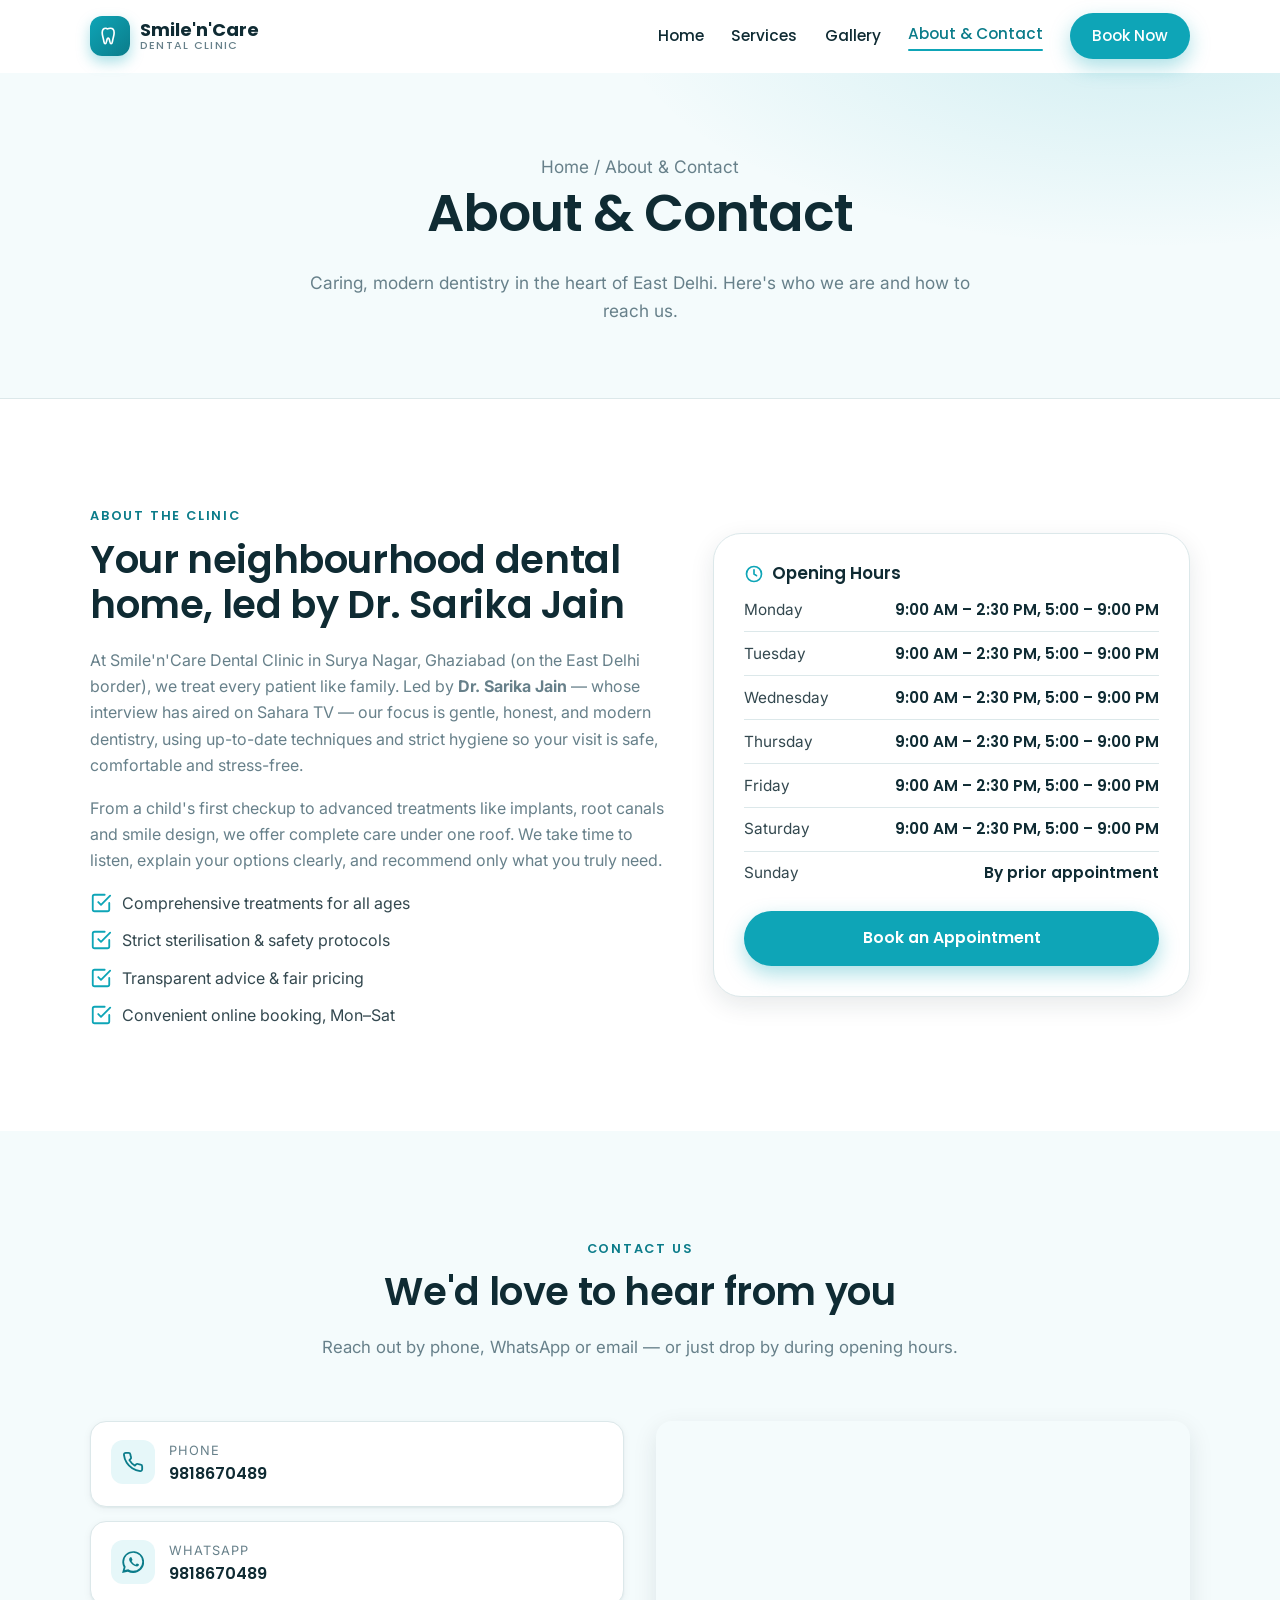
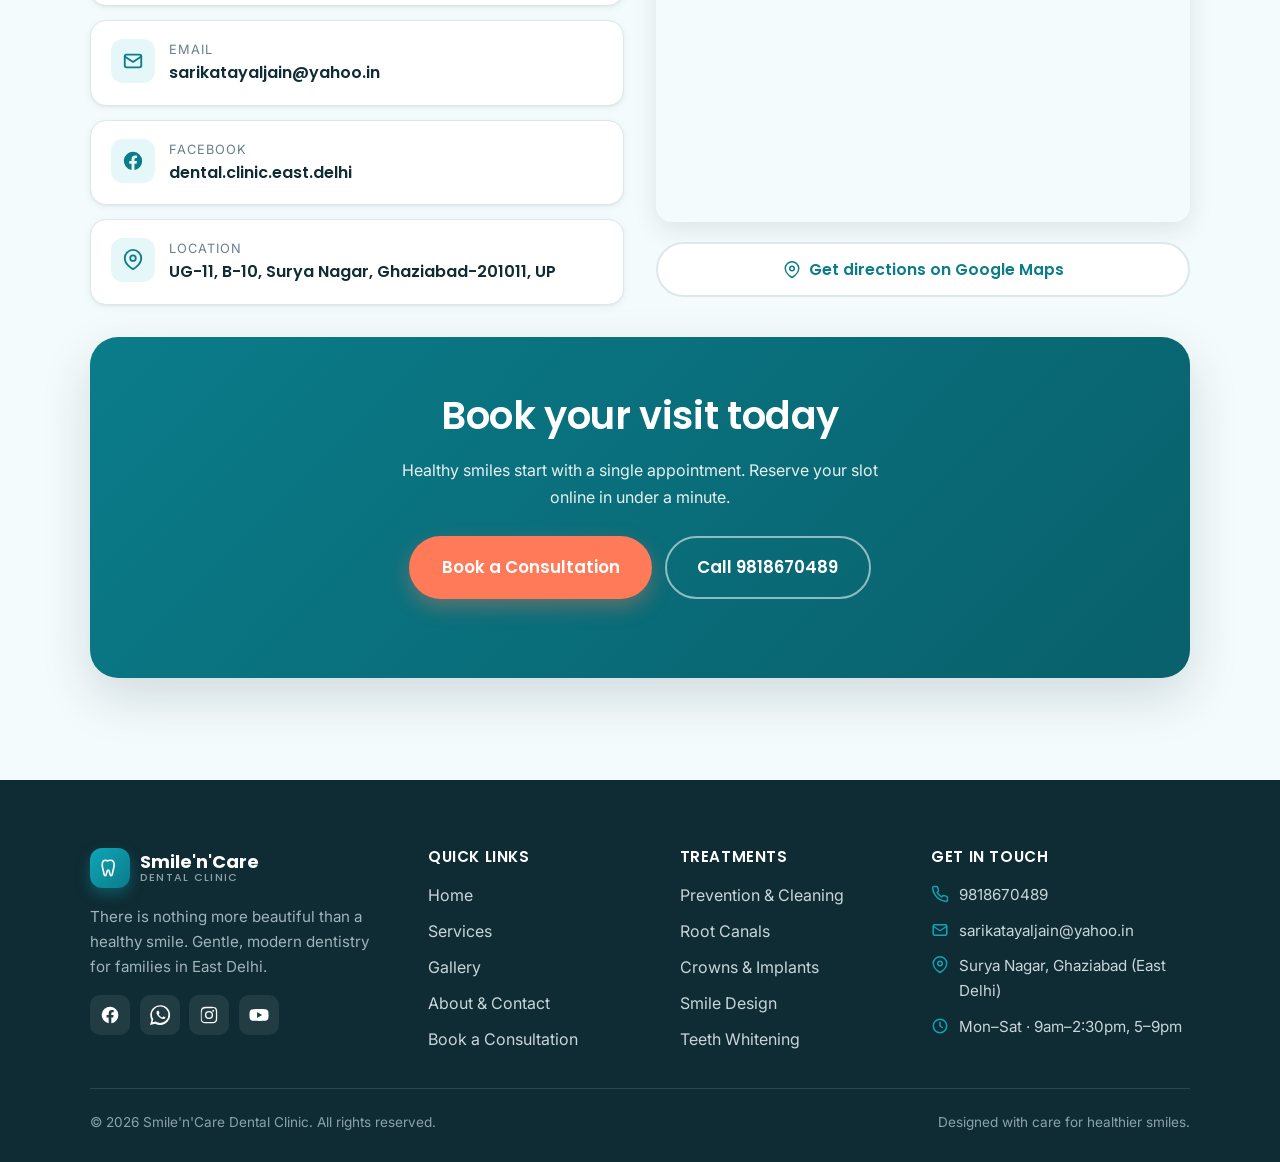
==== about.html @ c4c687ce "Smile'n'Care Dental Clinic website Mobile-responsive multi-page site with online booking (date/time " ====
<!DOCTYPE html>
<html lang="en">
<head>
  <meta charset="UTF-8" />
  <meta name="viewport" content="width=device-width, initial-scale=1.0" />
  <title>About &amp; Contact — Smile'n'Care Dental Clinic, East Delhi</title>
  <meta name="description" content="Get in touch with Smile'n'Care Dental Clinic in East Delhi. Call or WhatsApp 9818670489, email us, find us on Facebook, and see our location and opening hours." />
  <meta name="theme-color" content="#0ea5b7" />
  <link rel="icon" href="assets/favicon.svg" type="image/svg+xml" />
  <link rel="preconnect" href="https://fonts.googleapis.com" />
  <link rel="preconnect" href="https://fonts.gstatic.com" crossorigin />
  <link href="https://fonts.googleapis.com/css2?family=Inter:wght@400;500;600&family=Poppins:wght@500;600;700&display=swap" rel="stylesheet" />
  <link rel="stylesheet" href="assets/css/styles.css" />
</head>
<body>
  <a class="skip-link" href="#main">Skip to content</a>

  <header class="site-header">
    <div class="container nav">
      <a class="brand" href="index.html" aria-label="Smile'n'Care Dental Clinic home">
        <span class="brand-mark"><svg viewBox="0 0 24 24" fill="none" stroke="#fff" stroke-width="1.8" stroke-linecap="round" stroke-linejoin="round"><path d="M7.5 3.5C5 3.5 3.5 5.5 3.5 8.5c0 2 .5 3.5 1 5.5.4 1.6.6 3 .9 4.3.2 1 .5 2.2 1.4 2.2 1 0 1.2-1.3 1.5-2.8.3-1.4.5-3.4 1.7-3.4s1.4 2 1.7 3.4c.3 1.5.5 2.8 1.5 2.8.9 0 1.2-1.2 1.4-2.2.3-1.3.5-2.7.9-4.3.5-2 1-3.5 1-5.5 0-3-1.5-5-4-5-1.5 0-2.2.8-3.4.8S9 3.5 7.5 3.5z"/></svg></span>
        <span class="brand-name">Smile'n'Care<small>Dental Clinic</small></span>
      </a>
      <button class="nav-toggle" aria-label="Toggle menu" aria-expanded="false"><svg viewBox="0 0 24 24" fill="none" stroke="currentColor" stroke-width="2" stroke-linecap="round"><path d="M4 7h16M4 12h16M4 17h16"/></svg></button>
      <nav class="nav-links" aria-label="Primary">
        <a href="index.html">Home</a>
        <a href="services.html">Services</a>
        <a href="gallery.html">Gallery</a>
        <a href="about.html" aria-current="page">About &amp; Contact</a>
        <a class="btn btn-primary nav-cta" href="book.html">Book Now</a>
      </nav>
    </div>
  </header>

  <main id="main">
    <section class="page-banner">
      <div class="container">
        <p class="crumbs"><a href="index.html">Home</a> / About &amp; Contact</p>
        <h1>About &amp; Contact</h1>
        <p>Caring, modern dentistry in the heart of East Delhi. Here's who we are and how to reach us.</p>
      </div>
    </section>

    <!-- ABOUT -->
    <section class="section">
      <div class="container about-cols">
        <div class="reveal">
          <span class="eyebrow">About the clinic</span>
          <h2>Your neighbourhood dental home, led by Dr. Sarika Jain</h2>
          <p class="text-muted">At Smile'n'Care Dental Clinic in Surya Nagar, Ghaziabad (on the East Delhi border), we treat every patient like family. Led by <strong>Dr. Sarika Jain</strong> — whose interview has aired on Sahara TV — our focus is gentle, honest, and modern dentistry, using up-to-date techniques and strict hygiene so your visit is safe, comfortable and stress-free.</p>
          <p class="text-muted">From a child's first checkup to advanced treatments like implants, root canals and smile design, we offer complete care under one roof. We take time to listen, explain your options clearly, and recommend only what you truly need.</p>
          <ul class="check-list">
            <li><svg viewBox="0 0 24 24" fill="none" stroke="currentColor" stroke-width="2" stroke-linecap="round" stroke-linejoin="round"><path d="m9 11 3 3L22 4"/><path d="M21 12v7a2 2 0 0 1-2 2H5a2 2 0 0 1-2-2V5a2 2 0 0 1 2-2h11"/></svg> Comprehensive treatments for all ages</li>
            <li><svg viewBox="0 0 24 24" fill="none" stroke="currentColor" stroke-width="2" stroke-linecap="round" stroke-linejoin="round"><path d="m9 11 3 3L22 4"/><path d="M21 12v7a2 2 0 0 1-2 2H5a2 2 0 0 1-2-2V5a2 2 0 0 1 2-2h11"/></svg> Strict sterilisation &amp; safety protocols</li>
            <li><svg viewBox="0 0 24 24" fill="none" stroke="currentColor" stroke-width="2" stroke-linecap="round" stroke-linejoin="round"><path d="m9 11 3 3L22 4"/><path d="M21 12v7a2 2 0 0 1-2 2H5a2 2 0 0 1-2-2V5a2 2 0 0 1 2-2h11"/></svg> Transparent advice &amp; fair pricing</li>
            <li><svg viewBox="0 0 24 24" fill="none" stroke="currentColor" stroke-width="2" stroke-linecap="round" stroke-linejoin="round"><path d="m9 11 3 3L22 4"/><path d="M21 12v7a2 2 0 0 1-2 2H5a2 2 0 0 1-2-2V5a2 2 0 0 1 2-2h11"/></svg> Convenient online booking, Mon–Sat</li>
          </ul>
        </div>
        <div class="reveal">
          <div class="panel">
            <h3 style="font-size:1.05rem;display:flex;align-items:center;gap:.5rem">
              <svg width="20" height="20" viewBox="0 0 24 24" fill="none" stroke="var(--primary)" stroke-width="2" stroke-linecap="round" stroke-linejoin="round"><circle cx="12" cy="12" r="9"/><path d="M12 7v5l3 2"/></svg>
              Opening Hours
            </h3>
            <table class="hours-table">
              <tr><td>Monday</td><td>9:00 AM – 2:30 PM, 5:00 – 9:00 PM</td></tr>
              <tr><td>Tuesday</td><td>9:00 AM – 2:30 PM, 5:00 – 9:00 PM</td></tr>
              <tr><td>Wednesday</td><td>9:00 AM – 2:30 PM, 5:00 – 9:00 PM</td></tr>
              <tr><td>Thursday</td><td>9:00 AM – 2:30 PM, 5:00 – 9:00 PM</td></tr>
              <tr><td>Friday</td><td>9:00 AM – 2:30 PM, 5:00 – 9:00 PM</td></tr>
              <tr><td>Saturday</td><td>9:00 AM – 2:30 PM, 5:00 – 9:00 PM</td></tr>
              <tr><td>Sunday</td><td>By prior appointment</td></tr>
            </table>
            <a class="btn btn-primary btn-block mt-1" href="book.html">Book an Appointment</a>
          </div>
        </div>
      </div>
    </section>

    <!-- CONTACT -->
    <section class="section section--soft">
      <div class="container">
        <div class="section-head reveal">
          <span class="eyebrow">Contact us</span>
          <h2>We'd love to hear from you</h2>
          <p>Reach out by phone, WhatsApp or email — or just drop by during opening hours.</p>
        </div>

        <div class="contact-grid">
          <div class="contact-list reveal">
            <a class="contact-item" href="tel:+919818670489">
              <span class="ico"><svg viewBox="0 0 24 24" fill="none" stroke="currentColor" stroke-width="2" stroke-linecap="round" stroke-linejoin="round"><path d="M22 16.92v3a2 2 0 0 1-2.18 2 19.79 19.79 0 0 1-8.63-3.07 19.5 19.5 0 0 1-6-6 19.79 19.79 0 0 1-3.07-8.67A2 2 0 0 1 4.11 2h3a2 2 0 0 1 2 1.72c.13.96.36 1.9.7 2.81a2 2 0 0 1-.45 2.11L8.09 9.91a16 16 0 0 0 6 6l1.27-1.27a2 2 0 0 1 2.11-.45c.9.34 1.85.57 2.81.7A2 2 0 0 1 22 16.92z"/></svg></span>
              <div><div class="label">Phone</div><div class="val">9818670489</div></div>
            </a>
            <a class="contact-item" href="https://wa.me/919818670489" target="_blank" rel="noopener">
              <span class="ico"><svg viewBox="0 0 24 24" fill="currentColor"><path d="M.1 24l1.7-6.2A11.9 11.9 0 1 1 12 24a11.9 11.9 0 0 1-5.7-1.5L.1 24zM6.8 20l.4.2a9.9 9.9 0 0 0 5 1.4 9.9 9.9 0 1 0-9.9-9.9c0 1.9.5 3.6 1.5 5.1l.2.4-1 3.6 3.8-1zm11.4-5.5c-.2-.1-1.5-.7-1.7-.8-.2-.1-.4-.1-.6.1l-.8 1c-.2.2-.3.2-.5.1a8 8 0 0 1-2.4-1.5 9 9 0 0 1-1.6-2.1c-.2-.3 0-.4.1-.6l.5-.5c.1-.2.2-.3.2-.5s0-.4-.1-.5l-.8-1.9c-.2-.5-.4-.4-.6-.4h-.5c-.2 0-.5.1-.7.3-.2.3-.9.9-.9 2.2s.9 2.5 1.1 2.7c.1.2 1.9 2.9 4.6 4 .6.3 1.1.5 1.5.6.6.2 1.2.2 1.6.1.5-.1 1.5-.6 1.7-1.2.2-.6.2-1.1.1-1.2 0-.1-.2-.2-.5-.3z"/></svg></span>
              <div><div class="label">WhatsApp</div><div class="val">9818670489</div></div>
            </a>
            <a class="contact-item" href="mailto:sarikatayaljain@yahoo.in">
              <span class="ico"><svg viewBox="0 0 24 24" fill="none" stroke="currentColor" stroke-width="2" stroke-linecap="round" stroke-linejoin="round"><rect x="3" y="5" width="18" height="14" rx="2"/><path d="m3 7 9 6 9-6"/></svg></span>
              <div><div class="label">Email</div><div class="val">sarikatayaljain@yahoo.in</div></div>
            </a>
            <a class="contact-item" href="https://facebook.com/dental.clinic.east.delhi" target="_blank" rel="noopener">
              <span class="ico"><svg viewBox="0 0 24 24" fill="currentColor"><path d="M22 12a10 10 0 1 0-11.6 9.9v-7H7.9V12h2.5V9.8c0-2.5 1.5-3.9 3.8-3.9 1.1 0 2.2.2 2.2.2v2.5h-1.2c-1.2 0-1.6.8-1.6 1.6V12h2.7l-.4 2.9h-2.3v7A10 10 0 0 0 22 12z"/></svg></span>
              <div><div class="label">Facebook</div><div class="val">dental.clinic.east.delhi</div></div>
            </a>
            <div class="contact-item">
              <span class="ico"><svg viewBox="0 0 24 24" fill="none" stroke="currentColor" stroke-width="2" stroke-linecap="round" stroke-linejoin="round"><path d="M21 10c0 7-9 12-9 12s-9-5-9-12a9 9 0 0 1 18 0z"/><circle cx="12" cy="10" r="3"/></svg></span>
              <div><div class="label">Location</div><div class="val">UG-11, B-10, Surya Nagar, Ghaziabad-201011, UP</div></div>
            </div>
          </div>

          <div class="reveal">
            <iframe
              class="map-embed"
              title="Smile'n'Care Dental Clinic location — UG-11, B-10, Surya Nagar, Ghaziabad"
              src="https://maps.google.com/maps?ll=28.664349,77.322774&z=15&output=embed&q=UG-11%2C%20B-10%20SURYA%20NAGAR%20GHAZIABAD"
              loading="lazy"
              referrerpolicy="no-referrer-when-downgrade"></iframe>
            <a class="btn btn-ghost btn-block" style="margin-top:.8rem" href="https://maps.google.com/maps?ll=28.664349,77.322774&z=15&q=UG-11%2C%20B-10%20SURYA%20NAGAR%20GHAZIABAD" target="_blank" rel="noopener">
              <svg width="18" height="18" viewBox="0 0 24 24" fill="none" stroke="currentColor" stroke-width="2" stroke-linecap="round" stroke-linejoin="round"><path d="M21 10c0 7-9 12-9 12s-9-5-9-12a9 9 0 0 1 18 0z"/><circle cx="12" cy="10" r="3"/></svg>
              Get directions on Google Maps
            </a>
          </div>
        </div>

        <div class="cta-band reveal mt-2">
          <h2>Book your visit today</h2>
          <p>Healthy smiles start with a single appointment. Reserve your slot online in under a minute.</p>
          <div class="hero-cta">
            <a class="btn btn-accent btn-lg" href="book.html">Book a Consultation</a>
            <a class="btn btn-outline-white btn-lg" href="tel:+919818670489">Call 9818670489</a>
          </div>
        </div>
      </div>
    </section>
  </main>

  <footer class="site-footer">
    <div class="container">
      <div class="footer-grid">
        <div class="footer-brand">
          <a class="brand" href="index.html">
            <span class="brand-mark"><svg viewBox="0 0 24 24" fill="none" stroke="#fff" stroke-width="1.8" stroke-linecap="round" stroke-linejoin="round"><path d="M7.5 3.5C5 3.5 3.5 5.5 3.5 8.5c0 2 .5 3.5 1 5.5.4 1.6.6 3 .9 4.3.2 1 .5 2.2 1.4 2.2 1 0 1.2-1.3 1.5-2.8.3-1.4.5-3.4 1.7-3.4s1.4 2 1.7 3.4c.3 1.5.5 2.8 1.5 2.8.9 0 1.2-1.2 1.4-2.2.3-1.3.5-2.7.9-4.3.5-2 1-3.5 1-5.5 0-3-1.5-5-4-5-1.5 0-2.2.8-3.4.8S9 3.5 7.5 3.5z"/></svg></span>
            <span class="brand-name">Smile'n'Care<small>Dental Clinic</small></span>
          </a>
          <p>There is nothing more beautiful than a healthy smile. Gentle, modern dentistry for families in East Delhi.</p>
          <div class="socials">
            <a href="https://facebook.com/dental.clinic.east.delhi" target="_blank" rel="noopener" aria-label="Facebook"><svg viewBox="0 0 24 24" fill="currentColor"><path d="M22 12a10 10 0 1 0-11.6 9.9v-7H7.9V12h2.5V9.8c0-2.5 1.5-3.9 3.8-3.9 1.1 0 2.2.2 2.2.2v2.5h-1.2c-1.2 0-1.6.8-1.6 1.6V12h2.7l-.4 2.9h-2.3v7A10 10 0 0 0 22 12z"/></svg></a>
            <a href="https://wa.me/919818670489" target="_blank" rel="noopener" aria-label="WhatsApp"><svg viewBox="0 0 24 24" fill="currentColor"><path d="M.1 24l1.7-6.2A11.9 11.9 0 1 1 12 24a11.9 11.9 0 0 1-5.7-1.5L.1 24zM6.8 20l.4.2a9.9 9.9 0 0 0 5 1.4 9.9 9.9 0 1 0-9.9-9.9c0 1.9.5 3.6 1.5 5.1l.2.4-1 3.6 3.8-1zm11.4-5.5c-.2-.1-1.5-.7-1.7-.8-.2-.1-.4-.1-.6.1l-.8 1c-.2.2-.3.2-.5.1a8 8 0 0 1-2.4-1.5 9 9 0 0 1-1.6-2.1c-.2-.3 0-.4.1-.6l.5-.5c.1-.2.2-.3.2-.5s0-.4-.1-.5l-.8-1.9c-.2-.5-.4-.4-.6-.4h-.5c-.2 0-.5.1-.7.3-.2.3-.9.9-.9 2.2s.9 2.5 1.1 2.7c.1.2 1.9 2.9 4.6 4 .6.3 1.1.5 1.5.6.6.2 1.2.2 1.6.1.5-.1 1.5-.6 1.7-1.2.2-.6.2-1.1.1-1.2 0-.1-.2-.2-.5-.3z"/></svg></a>
            <a href="https://www.instagram.com/" target="_blank" rel="noopener" aria-label="Instagram"><svg viewBox="0 0 24 24" fill="currentColor"><path d="M12 2.2c3.2 0 3.6 0 4.9.07 1.2.06 1.8.25 2.2.42.55.21.95.47 1.37.89.42.42.68.82.89 1.37.17.4.36 1 .42 2.2.06 1.3.07 1.7.07 4.9s0 3.6-.07 4.9c-.06 1.2-.25 1.8-.42 2.2a3.7 3.7 0 0 1-.89 1.37 3.7 3.7 0 0 1-1.37.89c-.4.17-1 .36-2.2.42-1.3.06-1.7.07-4.9.07s-3.6 0-4.9-.07c-1.2-.06-1.8-.25-2.2-.42a3.7 3.7 0 0 1-1.37-.89 3.7 3.7 0 0 1-.89-1.37c-.17-.4-.36-1-.42-2.2C2.2 15.6 2.2 15.2 2.2 12s0-3.6.07-4.9c.06-1.2.25-1.8.42-2.2.21-.55.47-.95.89-1.37.42-.42.82-.68 1.37-.89.4-.17 1-.36 2.2-.42C8.4 2.2 8.8 2.2 12 2.2zm0 1.8c-3.1 0-3.5 0-4.7.07-.9.04-1.4.2-1.7.32-.43.17-.74.37-1.06.69-.32.32-.52.63-.69 1.06-.12.3-.28.8-.32 1.7C3.2 8.5 3.2 8.9 3.2 12s0 3.5.07 4.7c.04.9.2 1.4.32 1.7.17.43.37.74.69 1.06.32.32.63.52 1.06.69.3.12.8.28 1.7.32 1.2.07 1.6.07 4.7.07s3.5 0 4.7-.07c.9-.04 1.4-.2 1.7-.32.43-.17.74-.37 1.06-.69.32-.32.52-.63.69-1.06.12-.3.28-.8.32-1.7.07-1.2.07-1.6.07-4.7s0-3.5-.07-4.7c-.04-.9-.2-1.4-.32-1.7a2.9 2.9 0 0 0-.69-1.06 2.9 2.9 0 0 0-1.06-.69c-.3-.12-.8-.28-1.7-.32C15.5 4 15.1 4 12 4zm0 3.1a4.9 4.9 0 1 1 0 9.8 4.9 4.9 0 0 1 0-9.8zm0 8.1a3.2 3.2 0 1 0 0-6.4 3.2 3.2 0 0 0 0 6.4zm6.2-8.3a1.15 1.15 0 1 1-2.3 0 1.15 1.15 0 0 1 2.3 0z"/></svg></a>
            <a href="https://www.youtube.com/@sarikajain3560" target="_blank" rel="noopener" aria-label="YouTube"><svg viewBox="0 0 24 24" fill="currentColor"><path d="M23 7.5a3 3 0 0 0-2.1-2.1C19 4.9 12 4.9 12 4.9s-7 0-8.9.5A3 3 0 0 0 1 7.5 31 31 0 0 0 .5 12 31 31 0 0 0 1 16.5a3 3 0 0 0 2.1 2.1c1.9.5 8.9.5 8.9.5s7 0 8.9-.5a3 3 0 0 0 2.1-2.1A31 31 0 0 0 23.5 12 31 31 0 0 0 23 7.5zM9.7 15.5v-7l6 3.5z"/></svg></a>
          </div>
        </div>
        <div>
          <h4>Quick Links</h4>
          <div class="footer-links">
            <a href="index.html">Home</a>
            <a href="services.html">Services</a>
            <a href="gallery.html">Gallery</a>
            <a href="about.html">About &amp; Contact</a>
            <a href="book.html">Book a Consultation</a>
          </div>
        </div>
        <div>
          <h4>Treatments</h4>
          <div class="footer-links">
            <a href="services.html#prevention">Prevention &amp; Cleaning</a>
            <a href="services.html#endodontics">Root Canals</a>
            <a href="services.html#prosthesis">Crowns &amp; Implants</a>
            <a href="services.html#smile">Smile Design</a>
            <a href="services.html#whitening">Teeth Whitening</a>
          </div>
        </div>
        <div>
          <h4>Get in touch</h4>
          <div class="foot-contact">
            <a href="tel:+919818670489"><svg viewBox="0 0 24 24" fill="none" stroke="currentColor" stroke-width="2" stroke-linecap="round" stroke-linejoin="round"><path d="M22 16.92v3a2 2 0 0 1-2.18 2 19.79 19.79 0 0 1-8.63-3.07 19.5 19.5 0 0 1-6-6 19.79 19.79 0 0 1-3.07-8.67A2 2 0 0 1 4.11 2h3a2 2 0 0 1 2 1.72c.13.96.36 1.9.7 2.81a2 2 0 0 1-.45 2.11L8.09 9.91a16 16 0 0 0 6 6l1.27-1.27a2 2 0 0 1 2.11-.45c.9.34 1.85.57 2.81.7A2 2 0 0 1 22 16.92z"/></svg> 9818670489</a>
            <a href="mailto:sarikatayaljain@yahoo.in"><svg viewBox="0 0 24 24" fill="none" stroke="currentColor" stroke-width="2" stroke-linecap="round" stroke-linejoin="round"><rect x="3" y="5" width="18" height="14" rx="2"/><path d="m3 7 9 6 9-6"/></svg> sarikatayaljain@yahoo.in</a>
            <span><svg viewBox="0 0 24 24" fill="none" stroke="currentColor" stroke-width="2" stroke-linecap="round" stroke-linejoin="round"><path d="M21 10c0 7-9 12-9 12s-9-5-9-12a9 9 0 0 1 18 0z"/><circle cx="12" cy="10" r="3"/></svg> Surya Nagar, Ghaziabad (East Delhi)</span>
            <span><svg viewBox="0 0 24 24" fill="none" stroke="currentColor" stroke-width="2" stroke-linecap="round" stroke-linejoin="round"><circle cx="12" cy="12" r="9"/><path d="M12 7v5l3 2"/></svg> Mon–Sat · 9am–2:30pm, 5–9pm</span>
          </div>
        </div>
      </div>
      <div class="footer-bottom">
        <span>© <span data-year>2026</span> Smile'n'Care Dental Clinic. All rights reserved.</span>
        <span>Designed with care for healthier smiles.</span>
      </div>
    </div>
  </footer>

  <script src="assets/js/config.js"></script>
  <script src="assets/js/main.js"></script>
</body>
</html>
---- assets/css/styles.css ----
/* =====================================================================
   Smile'n'Care Dental Clinic — stylesheet
   ===================================================================== */

:root {
  --primary: #0ea5b7;
  --primary-dark: #0b7c8a;
  --primary-darker: #08606b;
  --primary-light: #e6f7f9;
  --primary-tint: #f4fbfc;
  --accent: #ff7a59;
  --accent-dark: #ef5f3c;
  --ink: #0f2b33;
  --body: #33484f;
  --muted: #67808a;
  --bg: #ffffff;
  --bg-soft: #f4fbfc;
  --border: #dce8ea;
  --white: #ffffff;
  --shadow-sm: 0 1px 2px rgba(15, 43, 51, .06), 0 2px 8px rgba(15, 43, 51, .05);
  --shadow-md: 0 8px 24px rgba(15, 43, 51, .10);
  --shadow-lg: 0 20px 50px rgba(15, 43, 51, .15);
  --radius: 16px;
  --radius-sm: 10px;
  --radius-lg: 28px;
  --container: 1140px;
  --header-h: 72px;
  --font-head: "Poppins", system-ui, -apple-system, Segoe UI, Roboto, sans-serif;
  --font-body: "Inter", system-ui, -apple-system, Segoe UI, Roboto, sans-serif;
}

/* ---------------------------- base ---------------------------------- */
* { box-sizing: border-box; }
html { scroll-behavior: smooth; }
body {
  margin: 0;
  font-family: var(--font-body);
  color: var(--body);
  background: var(--bg);
  line-height: 1.65;
  -webkit-font-smoothing: antialiased;
}
h1, h2, h3, h4 { font-family: var(--font-head); color: var(--ink); line-height: 1.18; margin: 0 0 .5em; font-weight: 600; }
h1 { font-size: clamp(2rem, 5vw, 3.25rem); letter-spacing: -.02em; }
h2 { font-size: clamp(1.6rem, 3.4vw, 2.4rem); letter-spacing: -.01em; }
h3 { font-size: 1.2rem; }
p { margin: 0 0 1rem; }
a { color: var(--primary-dark); text-decoration: none; }
a:hover { color: var(--primary-darker); }
img { max-width: 100%; display: block; }
ul { margin: 0; padding: 0; }

.container { width: 100%; max-width: var(--container); margin: 0 auto; padding: 0 20px; }
.section { padding: clamp(56px, 8vw, 104px) 0; }
.section--soft { background: var(--bg-soft); }
.section--tint { background: var(--primary-tint); }

.eyebrow {
  display: inline-block; font-family: var(--font-head); font-weight: 600;
  font-size: .8rem; letter-spacing: .14em; text-transform: uppercase;
  color: var(--primary-dark); margin-bottom: .65rem;
}
.section-head { max-width: 640px; margin: 0 auto clamp(36px, 5vw, 60px); text-align: center; }
.section-head p { color: var(--muted); font-size: 1.05rem; margin: 0; }
.lead { font-size: 1.15rem; color: var(--body); }
.text-muted { color: var(--muted); }
.center { text-align: center; }

/* ---------------------------- buttons ------------------------------- */
.btn {
  display: inline-flex; align-items: center; justify-content: center; gap: .5rem;
  font-family: var(--font-head); font-weight: 600; font-size: .98rem;
  padding: .8rem 1.5rem; border-radius: 999px; border: 2px solid transparent;
  cursor: pointer; transition: transform .15s ease, box-shadow .2s ease, background .2s ease, color .2s ease;
  white-space: nowrap; text-align: center;
}
.btn:active { transform: translateY(1px); }
.btn-primary { background: var(--primary); color: #fff; box-shadow: 0 8px 20px rgba(14, 165, 183, .35); }
.btn-primary:hover { background: var(--primary-dark); color: #fff; box-shadow: 0 10px 26px rgba(14, 165, 183, .45); transform: translateY(-2px); }
.btn-accent { background: var(--accent); color: #fff; box-shadow: 0 8px 20px rgba(255, 122, 89, .35); }
.btn-accent:hover { background: var(--accent-dark); color: #fff; transform: translateY(-2px); }
.btn-ghost { background: #fff; color: var(--primary-dark); border-color: var(--border); }
.btn-ghost:hover { border-color: var(--primary); color: var(--primary-dark); transform: translateY(-2px); }
.btn-outline-white { background: transparent; color: #fff; border-color: rgba(255,255,255,.55); }
.btn-outline-white:hover { background: rgba(255,255,255,.12); color: #fff; }
.btn-lg { padding: 1rem 1.9rem; font-size: 1.05rem; }
.btn-block { width: 100%; }

/* ---------------------------- header -------------------------------- */
.site-header {
  position: sticky; top: 0; z-index: 50; background: rgba(255,255,255,.92);
  backdrop-filter: saturate(180%) blur(10px);
  border-bottom: 1px solid transparent; transition: box-shadow .2s ease, border-color .2s ease;
}
.site-header.scrolled { box-shadow: var(--shadow-sm); border-color: var(--border); }
.site-header .nav {
  display: flex; align-items: center; justify-content: space-between;
  height: var(--header-h);
}
.brand { display: inline-flex; align-items: center; gap: .6rem; color: var(--ink); }
.brand:hover { color: var(--ink); }
.brand-mark {
  width: 40px; height: 40px; flex: none; display: grid; place-items: center;
  background: linear-gradient(135deg, var(--primary), var(--primary-dark));
  border-radius: 12px; box-shadow: 0 6px 14px rgba(14,165,183,.35);
}
.brand-mark svg { width: 22px; height: 22px; }
.brand-name { font-family: var(--font-head); font-weight: 700; font-size: 1.12rem; line-height: 1.05; display: flex; flex-direction: column; }
.brand-name small { font-weight: 500; font-size: .68rem; letter-spacing: .12em; text-transform: uppercase; color: var(--muted); }

.nav-links { display: flex; align-items: center; gap: 1.7rem; }
.nav-links a { font-family: var(--font-head); font-weight: 500; font-size: .96rem; color: var(--ink); }
.nav-links a:not(.btn):hover { color: var(--primary-dark); }
.nav-links a[aria-current="page"]:not(.btn) { color: var(--primary-dark); }
.nav-links a[aria-current="page"]:not(.btn)::after {
  content: ""; display: block; height: 2px; border-radius: 2px;
  background: var(--primary); margin-top: 3px;
}
.nav-cta { color: #fff !important; padding: .55rem 1.25rem; }

.nav-toggle {
  display: none; width: 44px; height: 44px; border: 1px solid var(--border);
  background: #fff; border-radius: 12px; cursor: pointer; color: var(--ink);
  align-items: center; justify-content: center;
}
.nav-toggle svg { width: 22px; height: 22px; }

@media (max-width: 880px) {
  .nav-toggle { display: inline-flex; }
  .nav-links {
    position: absolute; top: var(--header-h); left: 0; right: 0;
    flex-direction: column; align-items: stretch; gap: .25rem;
    background: #fff; border-bottom: 1px solid var(--border);
    padding: 14px 20px 22px; box-shadow: var(--shadow-md);
    transform: translateY(-12px); opacity: 0; pointer-events: none;
    transition: opacity .18s ease, transform .18s ease;
  }
  .nav-links.open { transform: translateY(0); opacity: 1; pointer-events: auto; }
  .nav-links a { padding: .7rem .4rem; font-size: 1.05rem; }
  .nav-links a[aria-current="page"]:not(.btn)::after { display: none; }
  .nav-cta { margin-top: .5rem; }
}

/* ---------------------------- hero ---------------------------------- */
.hero {
  position: relative; overflow: hidden;
  background:
    radial-gradient(1200px 500px at 80% -10%, rgba(14,165,183,.18), transparent 60%),
    radial-gradient(900px 500px at -10% 110%, rgba(255,122,89,.12), transparent 55%),
    var(--bg-soft);
}
.hero-grid {
  display: grid; grid-template-columns: 1.05fr .95fr; gap: 48px; align-items: center;
  padding: clamp(48px, 7vw, 88px) 0;
}
.hero h1 { margin-bottom: .35em; }
.hero .lead { max-width: 36ch; }
.hero-cta { display: flex; flex-wrap: wrap; gap: .8rem; margin: 1.6rem 0 1.4rem; }
.hero-trust { display: flex; gap: 1.6rem; flex-wrap: wrap; color: var(--muted); font-size: .9rem; }
.hero-trust span { display: inline-flex; align-items: center; gap: .4rem; }
.hero-trust svg { width: 18px; height: 18px; color: var(--primary); }

.hero-card {
  position: relative; background: #fff; border-radius: var(--radius-lg);
  box-shadow: var(--shadow-lg); padding: 28px; overflow: hidden;
}
.hero-visual {
  aspect-ratio: 4/3; border-radius: var(--radius);
  background: linear-gradient(135deg, var(--primary), var(--primary-dark));
  display: grid; place-items: center; color: #fff; position: relative;
}
.hero-visual svg { width: 46%; opacity: .95; }
.hero-badges { display: grid; grid-template-columns: 1fr 1fr; gap: 12px; margin-top: 18px; }
.hero-badge { display: flex; gap: .65rem; align-items: center; background: var(--primary-tint); border: 1px solid var(--border); border-radius: var(--radius-sm); padding: .7rem .8rem; }
.hero-badge .ico { width: 34px; height: 34px; flex: none; border-radius: 9px; background: #fff; display: grid; place-items: center; color: var(--primary-dark); box-shadow: var(--shadow-sm); }
.hero-badge .ico svg { width: 18px; height: 18px; }
.hero-badge b { font-family: var(--font-head); font-size: .92rem; color: var(--ink); display: block; line-height: 1.1; }
.hero-badge small { color: var(--muted); font-size: .78rem; }

@media (max-width: 880px) {
  .hero-grid { grid-template-columns: 1fr; gap: 32px; text-align: center; }
  .hero .lead { max-width: 48ch; margin-left: auto; margin-right: auto; }
  .hero-cta, .hero-trust { justify-content: center; }
}

/* ---------------------------- stats --------------------------------- */
.stats { display: grid; grid-template-columns: repeat(4, 1fr); gap: 20px; }
.stat { text-align: center; padding: 22px 16px; background: #fff; border: 1px solid var(--border); border-radius: var(--radius); box-shadow: var(--shadow-sm); }
.stat .num { font-family: var(--font-head); font-weight: 700; font-size: clamp(1.8rem, 4vw, 2.5rem); color: var(--primary-dark); line-height: 1; }
.stat .label { color: var(--muted); font-size: .9rem; margin-top: .35rem; }
@media (max-width: 680px) { .stats { grid-template-columns: 1fr 1fr; } }

/* ---------------------------- cards / grids ------------------------- */
.grid { display: grid; gap: 24px; }
.grid-3 { grid-template-columns: repeat(3, 1fr); }
.grid-2 { grid-template-columns: repeat(2, 1fr); }
@media (max-width: 920px) { .grid-3 { grid-template-columns: 1fr 1fr; } }
@media (max-width: 620px) { .grid-3, .grid-2 { grid-template-columns: 1fr; } }

.card {
  background: #fff; border: 1px solid var(--border); border-radius: var(--radius);
  padding: 26px; box-shadow: var(--shadow-sm); transition: transform .2s ease, box-shadow .2s ease;
}
.card:hover { transform: translateY(-4px); box-shadow: var(--shadow-md); }
.card .card-ico {
  width: 52px; height: 52px; border-radius: 14px; display: grid; place-items: center;
  background: var(--primary-light); color: var(--primary-dark); margin-bottom: 16px;
}
.card .card-ico svg { width: 26px; height: 26px; }
.card h3 { margin-bottom: .4rem; }
.card p { color: var(--muted); margin: 0; font-size: .96rem; }

/* feature list inside service cards */
.svc-card ul { margin-top: .8rem; display: grid; gap: .45rem; }
.svc-card li { position: relative; padding-left: 1.5rem; color: var(--body); font-size: .95rem; }
.svc-card li::before {
  content: ""; position: absolute; left: 0; top: .55em; width: 8px; height: 8px;
  border-radius: 50%; background: var(--primary);
}
.svc-card { display: flex; flex-direction: column; }

/* ---------------------------- gallery ------------------------------- */
.gallery-grid { display: grid; grid-template-columns: repeat(3, 1fr); gap: 16px; }
@media (max-width: 820px) { .gallery-grid { grid-template-columns: 1fr 1fr; } }
@media (max-width: 520px) { .gallery-grid { grid-template-columns: 1fr; } }
.tile {
  position: relative; aspect-ratio: 4/3; border-radius: var(--radius);
  overflow: hidden; border: 1px solid var(--border); box-shadow: var(--shadow-sm);
  display: grid; place-items: center; text-align: center; color: #fff;
}
.tile::after { content: "Photo placeholder"; position: absolute; bottom: 10px; left: 0; right: 0; font-size: .72rem; letter-spacing: .08em; text-transform: uppercase; opacity: .85; }
.tile .tile-inner { z-index: 1; display: grid; gap: .4rem; justify-items: center; padding: 0 14px; }
.tile svg { width: 40px; height: 40px; opacity: .95; }
.tile b { font-family: var(--font-head); font-weight: 600; font-size: 1rem; }
.tile.g1 { background: linear-gradient(135deg,#0ea5b7,#0b7c8a); }
.tile.g2 { background: linear-gradient(135deg,#19b5a6,#0e8f9b); }
.tile.g3 { background: linear-gradient(135deg,#3aa0c9,#2176a8); }
.tile.g4 { background: linear-gradient(135deg,#ff9a76,#ef5f3c); }
.tile.g5 { background: linear-gradient(135deg,#4cc0c0,#178a8a); }
.tile.g6 { background: linear-gradient(135deg,#6aa9e9,#3f7fd0); }
.tile.photo { display: block; padding: 0; }
.tile.photo img { width: 100%; height: 100%; object-fit: cover; }
.tile.photo::after { content: none; }
.tile.photo figcaption {
  position: absolute; left: 0; right: 0; bottom: 0; z-index: 1;
  background: linear-gradient(transparent, rgba(8,48,55,.82));
  color: #fff; font-family: var(--font-head); font-weight: 600; font-size: .95rem;
  padding: 26px 14px 12px; text-align: left;
}

/* ---------------------------- contact ------------------------------- */
.contact-grid { display: grid; grid-template-columns: 1fr 1fr; gap: 32px; align-items: start; }
@media (max-width: 820px) { .contact-grid { grid-template-columns: 1fr; } }
.contact-list { display: grid; gap: 14px; }
.contact-item { display: flex; gap: 14px; align-items: flex-start; background: #fff; border: 1px solid var(--border); border-radius: var(--radius); padding: 18px 20px; box-shadow: var(--shadow-sm); }
.contact-item .ico { width: 44px; height: 44px; flex: none; border-radius: 12px; background: var(--primary-light); color: var(--primary-dark); display: grid; place-items: center; }
.contact-item .ico svg { width: 22px; height: 22px; }
.contact-item .label { font-size: .8rem; text-transform: uppercase; letter-spacing: .08em; color: var(--muted); }
.contact-item .val { font-family: var(--font-head); font-weight: 600; color: var(--ink); word-break: break-word; }
.map-embed { width: 100%; aspect-ratio: 4/3; border: 0; border-radius: var(--radius); box-shadow: var(--shadow-md); }

/* ---------------------------- booking ------------------------------- */
.booking-wrap { display: grid; grid-template-columns: 1.1fr 1fr; gap: 28px; align-items: start; }
@media (max-width: 920px) { .booking-wrap { grid-template-columns: 1fr; } }
.panel { background: #fff; border: 1px solid var(--border); border-radius: var(--radius-lg); box-shadow: var(--shadow-md); padding: clamp(20px, 3vw, 30px); }
.panel h3 { margin-bottom: .25rem; }
.panel .step { font-family: var(--font-head); font-size: .78rem; letter-spacing: .12em; text-transform: uppercase; color: var(--primary-dark); font-weight: 600; }

.mode-pill { display: inline-flex; align-items: center; gap: .45rem; font-size: .78rem; font-weight: 600; padding: .3rem .7rem; border-radius: 999px; margin-left: auto; }
.mode-pill.demo { background: #fff4e8; color: #b05a12; border: 1px solid #f6d4ad; }
.mode-pill.live { background: #e6f9ef; color: #11804a; border: 1px solid #b6e8cc; }
.mode-pill .dot { width: 8px; height: 8px; border-radius: 50%; background: currentColor; }
.panel-head { display: flex; align-items: center; gap: .6rem; margin-bottom: 1.1rem; }

/* date strip */
.date-strip { display: flex; gap: 10px; overflow-x: auto; padding: 4px 2px 12px; scroll-snap-type: x mandatory; }
.date-strip::-webkit-scrollbar { height: 6px; }
.date-strip::-webkit-scrollbar-thumb { background: var(--border); border-radius: 6px; }
.date-chip {
  flex: none; scroll-snap-align: start; width: 74px; padding: 12px 6px; border-radius: var(--radius-sm);
  border: 1.5px solid var(--border); background: #fff; cursor: pointer; text-align: center;
  transition: border-color .15s ease, background .15s ease, transform .12s ease; font-family: var(--font-head);
}
.date-chip:hover { border-color: var(--primary); transform: translateY(-2px); }
.date-chip .dow { font-size: .72rem; text-transform: uppercase; letter-spacing: .06em; color: var(--muted); }
.date-chip .dnum { font-size: 1.4rem; font-weight: 700; color: var(--ink); line-height: 1.1; }
.date-chip .mon { font-size: .72rem; color: var(--muted); }
.date-chip.active { background: var(--primary); border-color: var(--primary); }
.date-chip.active .dow, .date-chip.active .dnum, .date-chip.active .mon { color: #fff; }

/* time slots */
.slots-session + .slots-session { margin-top: 1.1rem; }
.slots-session h4 { font-family: var(--font-head); font-size: .82rem; letter-spacing: .08em; text-transform: uppercase; color: var(--muted); margin: 0 0 .6rem; display: flex; align-items: center; gap: .5rem; }
.slots-session h4 svg { width: 16px; height: 16px; color: var(--primary); }
.slot-grid { display: grid; grid-template-columns: repeat(auto-fill, minmax(96px, 1fr)); gap: 10px; }
.slot {
  padding: .6rem .4rem; border-radius: var(--radius-sm); border: 1.5px solid var(--border);
  background: #fff; cursor: pointer; font-family: var(--font-head); font-weight: 600; font-size: .92rem;
  color: var(--ink); transition: all .14s ease; text-align: center;
}
.slot:hover:not(:disabled) { border-color: var(--primary); color: var(--primary-dark); transform: translateY(-2px); }
.slot.active { background: var(--primary); border-color: var(--primary); color: #fff; }
.slot:disabled { background: #f3f5f6; color: #b3c0c4; cursor: not-allowed; text-decoration: line-through; border-color: #eceff0; }

.muted-note { color: var(--muted); font-size: .9rem; }
.empty-slots { text-align: center; padding: 28px 12px; color: var(--muted); }
.empty-slots svg { width: 36px; height: 36px; color: var(--border); margin-bottom: .4rem; }

/* form */
.field { margin-bottom: 1rem; }
.field label { display: block; font-family: var(--font-head); font-weight: 600; font-size: .88rem; color: var(--ink); margin-bottom: .35rem; }
.field .req { color: var(--accent-dark); }
.field input, .field select, .field textarea {
  width: 100%; padding: .75rem .85rem; border: 1.5px solid var(--border); border-radius: var(--radius-sm);
  font-family: var(--font-body); font-size: .98rem; color: var(--ink); background: #fff; transition: border-color .15s ease, box-shadow .15s ease;
}
.field input:focus, .field select:focus, .field textarea:focus { outline: none; border-color: var(--primary); box-shadow: 0 0 0 3px rgba(14,165,183,.15); }
.field textarea { resize: vertical; min-height: 84px; }
.field .hint { font-size: .8rem; color: var(--muted); margin-top: .3rem; }
.field-row { display: grid; grid-template-columns: 1fr 1fr; gap: 14px; }
@media (max-width: 520px) { .field-row { grid-template-columns: 1fr; } }

.selected-summary { background: var(--primary-tint); border: 1px dashed var(--primary); border-radius: var(--radius-sm); padding: .8rem 1rem; margin-bottom: 1rem; font-size: .95rem; color: var(--ink); display: none; }
.selected-summary.show { display: block; }
.selected-summary b { font-family: var(--font-head); }

.form-alert { border-radius: var(--radius-sm); padding: .8rem 1rem; font-size: .94rem; margin-bottom: 1rem; display: none; }
.form-alert.show { display: block; }
.form-alert.error { background: #fdecec; color: #b3261e; border: 1px solid #f6c6c2; }
.form-alert.success { background: #e6f9ef; color: #11804a; border: 1px solid #b6e8cc; }

/* booking success screen */
.booking-done { text-align: center; padding: 10px 6px; }
.booking-done .check { width: 72px; height: 72px; margin: 0 auto 1rem; border-radius: 50%; background: #e6f9ef; color: #11804a; display: grid; place-items: center; }
.booking-done .check svg { width: 38px; height: 38px; }
.summary-table { text-align: left; background: var(--bg-soft); border: 1px solid var(--border); border-radius: var(--radius-sm); padding: 1rem 1.2rem; margin: 1.2rem 0; display: grid; gap: .5rem; }
.summary-table .row { display: flex; justify-content: space-between; gap: 1rem; font-size: .95rem; }
.summary-table .row span:first-child { color: var(--muted); }
.summary-table .row span:last-child { font-family: var(--font-head); font-weight: 600; color: var(--ink); text-align: right; }

/* ---------------------------- CTA band ------------------------------ */
.cta-band {
  background: linear-gradient(135deg, var(--primary-dark), var(--primary-darker));
  color: #fff; border-radius: var(--radius-lg); padding: clamp(32px, 5vw, 56px);
  text-align: center; box-shadow: var(--shadow-lg); position: relative; overflow: hidden;
}
.cta-band h2 { color: #fff; }
.cta-band p { color: rgba(255,255,255,.9); max-width: 52ch; margin: 0 auto 1.6rem; }
.cta-band .hero-cta { justify-content: center; }

/* ---------------------------- page banner --------------------------- */
.page-banner {
  background:
    radial-gradient(900px 400px at 90% -20%, rgba(14,165,183,.16), transparent 60%),
    var(--bg-soft);
  padding: clamp(40px, 6vw, 72px) 0; text-align: center; border-bottom: 1px solid var(--border);
}
.page-banner p { color: var(--muted); max-width: 60ch; margin: .5rem auto 0; font-size: 1.08rem; }
.crumbs { font-size: .85rem; color: var(--muted); margin-bottom: .6rem; }
.crumbs a { color: var(--muted); }

/* ---------------------------- footer -------------------------------- */
.site-footer { background: var(--ink); color: #c8d6da; padding: clamp(44px, 6vw, 68px) 0 28px; }
.footer-grid { display: grid; grid-template-columns: 1.4fr 1fr 1fr 1.2fr; gap: 36px; }
@media (max-width: 820px) { .footer-grid { grid-template-columns: 1fr 1fr; gap: 28px; } }
@media (max-width: 480px) { .footer-grid { grid-template-columns: 1fr; } }
.site-footer h4 { color: #fff; font-size: .95rem; letter-spacing: .04em; text-transform: uppercase; margin-bottom: 1rem; }
.site-footer a { color: #c8d6da; }
.site-footer a:hover { color: #fff; }
.footer-links { display: grid; gap: .6rem; }
.footer-brand .brand { color: #fff; margin-bottom: 1rem; }
.footer-brand .brand-name { color: #fff; }
.footer-brand .brand-name small { color: #8aa3aa; }
.footer-brand p { color: #9fb4ba; font-size: .95rem; max-width: 34ch; }
.foot-contact { display: grid; gap: .65rem; }
.foot-contact a, .foot-contact span { display: flex; gap: .6rem; align-items: flex-start; font-size: .95rem; }
.foot-contact svg { width: 18px; height: 18px; color: var(--primary); flex: none; margin-top: 3px; }
.socials { display: flex; gap: .6rem; margin-top: 1rem; }
.socials a { width: 40px; height: 40px; border-radius: 10px; background: rgba(255,255,255,.08); display: grid; place-items: center; color: #fff; }
.socials a:hover { background: var(--primary); }
.socials svg { width: 20px; height: 20px; }
.footer-bottom { border-top: 1px solid rgba(255,255,255,.12); margin-top: 36px; padding-top: 22px; display: flex; justify-content: space-between; gap: 12px; flex-wrap: wrap; font-size: .85rem; color: #8aa3aa; }

/* ---------------------------- reveal anim --------------------------- */
.reveal { opacity: 0; transform: translateY(18px); transition: opacity .6s ease, transform .6s ease; }
.reveal.in { opacity: 1; transform: none; }
@media (prefers-reduced-motion: reduce) {
  .reveal { opacity: 1; transform: none; transition: none; }
  html { scroll-behavior: auto; }
}

/* ---------------------------- utilities ----------------------------- */
.skip-link { position: absolute; left: -999px; top: 0; background: #fff; padding: .6rem 1rem; border-radius: 0 0 8px 0; z-index: 100; }
.skip-link:focus { left: 0; }
.mt-2 { margin-top: 2rem; } .mt-1 { margin-top: 1rem; }
.about-cols { display: grid; grid-template-columns: 1.1fr .9fr; gap: 40px; align-items: center; }
@media (max-width: 820px) { .about-cols { grid-template-columns: 1fr; } }
.check-list { display: grid; gap: .7rem; margin-top: 1rem; }
.check-list li { display: flex; gap: .65rem; align-items: flex-start; color: var(--body); }
.check-list svg { width: 22px; height: 22px; color: var(--primary); flex: none; margin-top: 2px; }
.hours-table { width: 100%; border-collapse: collapse; }
.hours-table td { padding: .55rem 0; border-bottom: 1px solid var(--border); font-size: .96rem; }
.hours-table td:last-child { text-align: right; font-family: var(--font-head); font-weight: 600; color: var(--ink); }
.hours-table tr:last-child td { border-bottom: 0; }

/* ---------------------------- photos -------------------------------- */
.hero-photo-wrap { position: relative; }
.hero-photo {
  width: 100%; aspect-ratio: 4/5; object-fit: cover;
  border-radius: var(--radius-lg); box-shadow: var(--shadow-lg);
}
.hero-float {
  position: absolute; left: -16px; bottom: 22px; background: #fff;
  border-radius: var(--radius); box-shadow: var(--shadow-md);
  padding: 12px 16px; display: flex; gap: .7rem; align-items: center; max-width: 240px;
}
.hero-float .ico { width: 40px; height: 40px; flex: none; border-radius: 11px; background: var(--primary-light); color: var(--primary-dark); display: grid; place-items: center; }
.hero-float .ico svg { width: 20px; height: 20px; }
.hero-float b { font-family: var(--font-head); font-size: .95rem; color: var(--ink); display: block; line-height: 1.15; }
.hero-float small { color: var(--muted); font-size: .78rem; }
@media (max-width: 880px) {
  .hero-photo { aspect-ratio: 16/11; }
  .hero-float { left: 12px; bottom: 12px; }
}

.about-img {
  width: 100%; aspect-ratio: 4/3; object-fit: cover;
  border-radius: var(--radius-lg); box-shadow: var(--shadow-md);
}
.media-strip {
  display: inline-flex; align-items: center; gap: .7rem; background: var(--primary-tint);
  border: 1px solid var(--border); border-radius: 999px; padding: .5rem 1rem; margin-bottom: 1.1rem;
  font-size: .9rem; color: var(--ink);
}
.media-strip svg { width: 18px; height: 18px; color: var(--accent-dark); }
.media-strip b { font-family: var(--font-head); }

/* photo feature cards (image on top) */
.photo-card { padding: 0; overflow: hidden; }
.photo-card img { width: 100%; aspect-ratio: 3/2; object-fit: cover; display: block; }
.photo-card .photo-body { padding: 20px 22px 24px; }
.photo-card h3 { margin-bottom: .35rem; }
.photo-card p { color: var(--muted); margin: 0; font-size: .95rem; }

/* testimonial */
.testi-card { display: flex; gap: 16px; align-items: flex-start; }
.testi-card img { width: 56px; height: 56px; border-radius: 50%; object-fit: cover; flex: none; }
.testi-card .stars { color: #f5b53d; letter-spacing: 2px; font-size: 1rem; }
.testi-card .who { font-family: var(--font-head); font-weight: 600; color: var(--ink); margin-top: .4rem; }

/* doctor / founder block */
.doctor-cols { display: grid; grid-template-columns: .85fr 1.15fr; gap: 40px; align-items: center; }
@media (max-width: 820px) { .doctor-cols { grid-template-columns: 1fr; } }
.doctor-photo { width: 100%; aspect-ratio: 3/4; object-fit: cover; object-position: top center; border-radius: var(--radius-lg); box-shadow: var(--shadow-md); }
@media (max-width: 820px) { .doctor-photo { aspect-ratio: 4/3; } }

/* responsive YouTube embed */
.video-wrap { position: relative; width: 100%; max-width: 880px; margin: 1.4rem auto 0; aspect-ratio: 16/9; border-radius: var(--radius-lg); overflow: hidden; box-shadow: var(--shadow-lg); background: #000; }
.video-wrap iframe { position: absolute; inset: 0; width: 100%; height: 100%; border: 0; }

/* home page "find us" map */
.home-map { width: 100%; aspect-ratio: 21/9; border: 0; border-radius: var(--radius-lg); box-shadow: var(--shadow-md); display: block; }
@media (max-width: 700px) { .home-map { aspect-ratio: 4/3; } }

/* subtle Indian tricolour accent */
.tricolor { display: inline-block; width: 44px; height: 5px; border-radius: 3px; vertical-align: middle; margin-left: .55rem;
  background: linear-gradient(90deg, #ff9933 0 33.3%, #ffffff 33.3% 66.6%, #138808 66.6% 100%); box-shadow: 0 0 0 1px var(--border); }

/* booking CTA section with hours */
.book-cta-grid { display: grid; grid-template-columns: 1.2fr .8fr; gap: 0; border-radius: var(--radius-lg); overflow: hidden; box-shadow: var(--shadow-lg); }
@media (max-width: 760px) { .book-cta-grid { grid-template-columns: 1fr; } }
.book-cta-main { background: linear-gradient(135deg, var(--primary-dark), var(--primary-darker)); color: #fff; padding: clamp(30px, 4vw, 48px); }
.book-cta-main h2 { color: #fff; }
.book-cta-main p { color: rgba(255,255,255,.9); }
.book-cta-side { background: #fff; padding: clamp(24px, 3vw, 36px); }
.book-cta-side h3 { font-size: 1.05rem; display: flex; align-items: center; gap: .5rem; }
.book-cta-side h3 svg { width: 20px; height: 20px; color: var(--primary); }
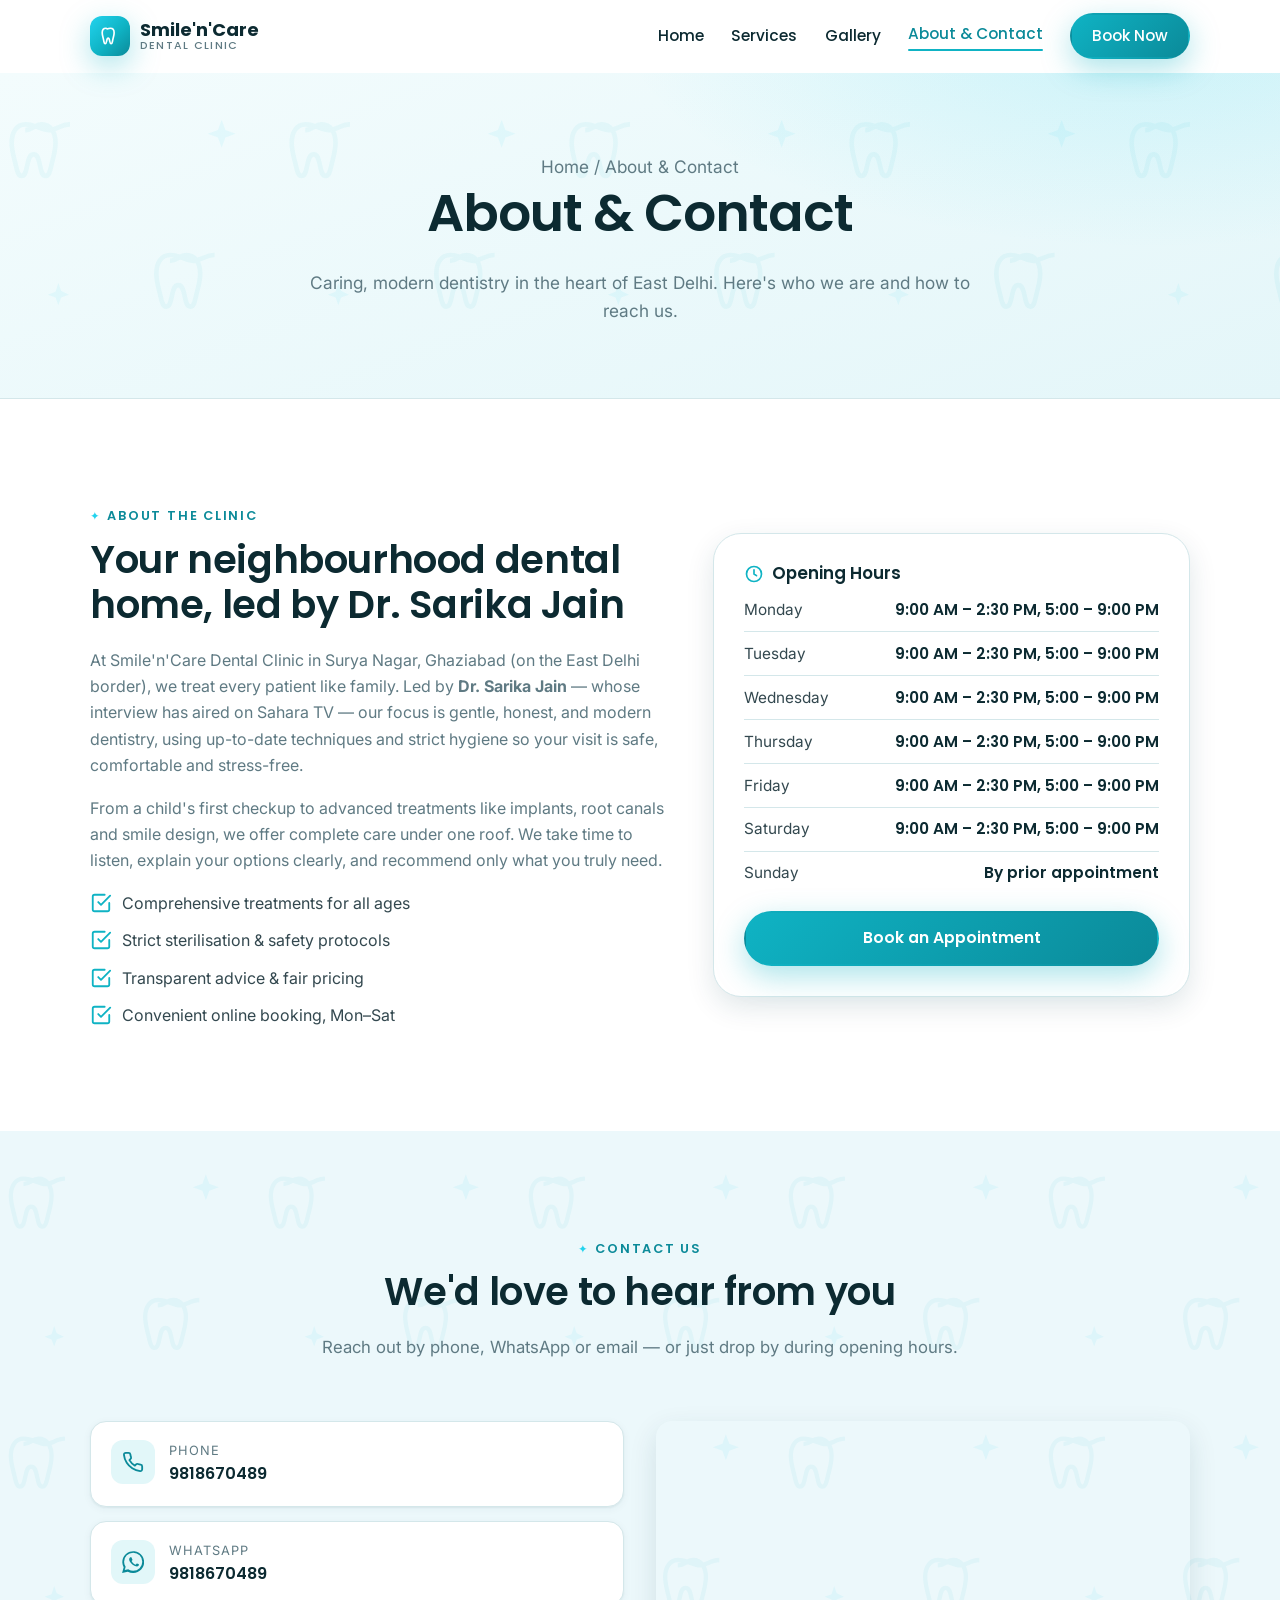
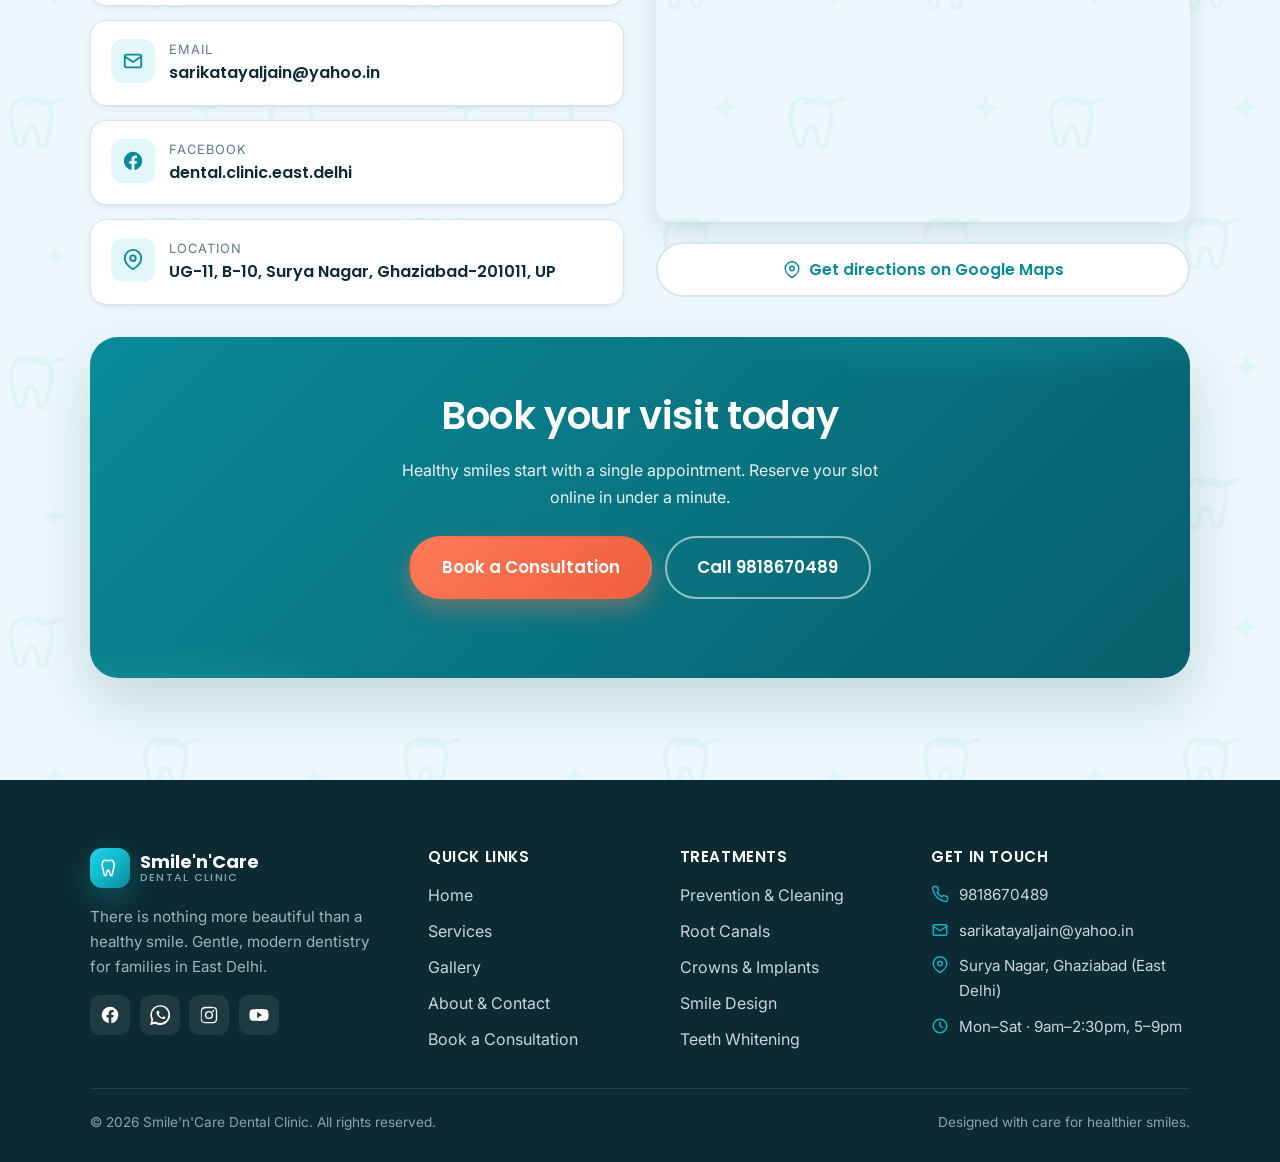
==== commit 8f00fe40: "Link Instagram social icons to the real handle (@smile_n_care) Co-Authored-By: Claude Opus 4.8 <nore" ====
--- a/about.html
+++ b/about.html
@@ -148,7 +148,7 @@
           <div class="socials">
             <a href="https://facebook.com/dental.clinic.east.delhi" target="_blank" rel="noopener" aria-label="Facebook"><svg viewBox="0 0 24 24" fill="currentColor"><path d="M22 12a10 10 0 1 0-11.6 9.9v-7H7.9V12h2.5V9.8c0-2.5 1.5-3.9 3.8-3.9 1.1 0 2.2.2 2.2.2v2.5h-1.2c-1.2 0-1.6.8-1.6 1.6V12h2.7l-.4 2.9h-2.3v7A10 10 0 0 0 22 12z"/></svg></a>
             <a href="https://wa.me/919818670489" target="_blank" rel="noopener" aria-label="WhatsApp"><svg viewBox="0 0 24 24" fill="currentColor"><path d="M.1 24l1.7-6.2A11.9 11.9 0 1 1 12 24a11.9 11.9 0 0 1-5.7-1.5L.1 24zM6.8 20l.4.2a9.9 9.9 0 0 0 5 1.4 9.9 9.9 0 1 0-9.9-9.9c0 1.9.5 3.6 1.5 5.1l.2.4-1 3.6 3.8-1zm11.4-5.5c-.2-.1-1.5-.7-1.7-.8-.2-.1-.4-.1-.6.1l-.8 1c-.2.2-.3.2-.5.1a8 8 0 0 1-2.4-1.5 9 9 0 0 1-1.6-2.1c-.2-.3 0-.4.1-.6l.5-.5c.1-.2.2-.3.2-.5s0-.4-.1-.5l-.8-1.9c-.2-.5-.4-.4-.6-.4h-.5c-.2 0-.5.1-.7.3-.2.3-.9.9-.9 2.2s.9 2.5 1.1 2.7c.1.2 1.9 2.9 4.6 4 .6.3 1.1.5 1.5.6.6.2 1.2.2 1.6.1.5-.1 1.5-.6 1.7-1.2.2-.6.2-1.1.1-1.2 0-.1-.2-.2-.5-.3z"/></svg></a>
-            <a href="https://www.instagram.com/" target="_blank" rel="noopener" aria-label="Instagram"><svg viewBox="0 0 24 24" fill="currentColor"><path d="M12 2.2c3.2 0 3.6 0 4.9.07 1.2.06 1.8.25 2.2.42.55.21.95.47 1.37.89.42.42.68.82.89 1.37.17.4.36 1 .42 2.2.06 1.3.07 1.7.07 4.9s0 3.6-.07 4.9c-.06 1.2-.25 1.8-.42 2.2a3.7 3.7 0 0 1-.89 1.37 3.7 3.7 0 0 1-1.37.89c-.4.17-1 .36-2.2.42-1.3.06-1.7.07-4.9.07s-3.6 0-4.9-.07c-1.2-.06-1.8-.25-2.2-.42a3.7 3.7 0 0 1-1.37-.89 3.7 3.7 0 0 1-.89-1.37c-.17-.4-.36-1-.42-2.2C2.2 15.6 2.2 15.2 2.2 12s0-3.6.07-4.9c.06-1.2.25-1.8.42-2.2.21-.55.47-.95.89-1.37.42-.42.82-.68 1.37-.89.4-.17 1-.36 2.2-.42C8.4 2.2 8.8 2.2 12 2.2zm0 1.8c-3.1 0-3.5 0-4.7.07-.9.04-1.4.2-1.7.32-.43.17-.74.37-1.06.69-.32.32-.52.63-.69 1.06-.12.3-.28.8-.32 1.7C3.2 8.5 3.2 8.9 3.2 12s0 3.5.07 4.7c.04.9.2 1.4.32 1.7.17.43.37.74.69 1.06.32.32.63.52 1.06.69.3.12.8.28 1.7.32 1.2.07 1.6.07 4.7.07s3.5 0 4.7-.07c.9-.04 1.4-.2 1.7-.32.43-.17.74-.37 1.06-.69.32-.32.52-.63.69-1.06.12-.3.28-.8.32-1.7.07-1.2.07-1.6.07-4.7s0-3.5-.07-4.7c-.04-.9-.2-1.4-.32-1.7a2.9 2.9 0 0 0-.69-1.06 2.9 2.9 0 0 0-1.06-.69c-.3-.12-.8-.28-1.7-.32C15.5 4 15.1 4 12 4zm0 3.1a4.9 4.9 0 1 1 0 9.8 4.9 4.9 0 0 1 0-9.8zm0 8.1a3.2 3.2 0 1 0 0-6.4 3.2 3.2 0 0 0 0 6.4zm6.2-8.3a1.15 1.15 0 1 1-2.3 0 1.15 1.15 0 0 1 2.3 0z"/></svg></a>
+            <a href="https://www.instagram.com/smile_n_care/" target="_blank" rel="noopener" aria-label="Instagram"><svg viewBox="0 0 24 24" fill="currentColor"><path d="M12 2.2c3.2 0 3.6 0 4.9.07 1.2.06 1.8.25 2.2.42.55.21.95.47 1.37.89.42.42.68.82.89 1.37.17.4.36 1 .42 2.2.06 1.3.07 1.7.07 4.9s0 3.6-.07 4.9c-.06 1.2-.25 1.8-.42 2.2a3.7 3.7 0 0 1-.89 1.37 3.7 3.7 0 0 1-1.37.89c-.4.17-1 .36-2.2.42-1.3.06-1.7.07-4.9.07s-3.6 0-4.9-.07c-1.2-.06-1.8-.25-2.2-.42a3.7 3.7 0 0 1-1.37-.89 3.7 3.7 0 0 1-.89-1.37c-.17-.4-.36-1-.42-2.2C2.2 15.6 2.2 15.2 2.2 12s0-3.6.07-4.9c.06-1.2.25-1.8.42-2.2.21-.55.47-.95.89-1.37.42-.42.82-.68 1.37-.89.4-.17 1-.36 2.2-.42C8.4 2.2 8.8 2.2 12 2.2zm0 1.8c-3.1 0-3.5 0-4.7.07-.9.04-1.4.2-1.7.32-.43.17-.74.37-1.06.69-.32.32-.52.63-.69 1.06-.12.3-.28.8-.32 1.7C3.2 8.5 3.2 8.9 3.2 12s0 3.5.07 4.7c.04.9.2 1.4.32 1.7.17.43.37.74.69 1.06.32.32.63.52 1.06.69.3.12.8.28 1.7.32 1.2.07 1.6.07 4.7.07s3.5 0 4.7-.07c.9-.04 1.4-.2 1.7-.32.43-.17.74-.37 1.06-.69.32-.32.52-.63.69-1.06.12-.3.28-.8.32-1.7.07-1.2.07-1.6.07-4.7s0-3.5-.07-4.7c-.04-.9-.2-1.4-.32-1.7a2.9 2.9 0 0 0-.69-1.06 2.9 2.9 0 0 0-1.06-.69c-.3-.12-.8-.28-1.7-.32C15.5 4 15.1 4 12 4zm0 3.1a4.9 4.9 0 1 1 0 9.8 4.9 4.9 0 0 1 0-9.8zm0 8.1a3.2 3.2 0 1 0 0-6.4 3.2 3.2 0 0 0 0 6.4zm6.2-8.3a1.15 1.15 0 1 1-2.3 0 1.15 1.15 0 0 1 2.3 0z"/></svg></a>
             <a href="https://www.youtube.com/@sarikajain3560" target="_blank" rel="noopener" aria-label="YouTube"><svg viewBox="0 0 24 24" fill="currentColor"><path d="M23 7.5a3 3 0 0 0-2.1-2.1C19 4.9 12 4.9 12 4.9s-7 0-8.9.5A3 3 0 0 0 1 7.5 31 31 0 0 0 .5 12 31 31 0 0 0 1 16.5a3 3 0 0 0 2.1 2.1c1.9.5 8.9.5 8.9.5s7 0 8.9-.5a3 3 0 0 0 2.1-2.1A31 31 0 0 0 23.5 12 31 31 0 0 0 23 7.5zM9.7 15.5v-7l6 3.5z"/></svg></a>
           </div>
         </div>
--- a/assets/css/styles.css
+++ b/assets/css/styles.css
@@ -3,23 +3,33 @@
    ===================================================================== */
 
 :root {
-  --primary: #0ea5b7;
-  --primary-dark: #0b7c8a;
-  --primary-darker: #08606b;
-  --primary-light: #e6f7f9;
-  --primary-tint: #f4fbfc;
+  --primary: #0fb3c4;
+  --primary-dark: #0b8a99;
+  --primary-darker: #075f6b;
+  --primary-light: #e2f7f9;
+  --primary-tint: #f1fbfc;
+  --cyan: #22d3ee;        /* bright dental cyan */
+  --mint: #6ee7d6;        /* fresh mint */
+  --aqua: #2dd4bf;        /* aqua-teal */
   --accent: #ff7a59;
   --accent-dark: #ef5f3c;
-  --ink: #0f2b33;
+  --ink: #0c2a31;
   --body: #33484f;
-  --muted: #67808a;
+  --muted: #5f7a83;
   --bg: #ffffff;
-  --bg-soft: #f4fbfc;
-  --border: #dce8ea;
+  --bg-soft: #ecf8fb;     /* cooler */
+  --border: #d4e7ea;
   --white: #ffffff;
-  --shadow-sm: 0 1px 2px rgba(15, 43, 51, .06), 0 2px 8px rgba(15, 43, 51, .05);
-  --shadow-md: 0 8px 24px rgba(15, 43, 51, .10);
-  --shadow-lg: 0 20px 50px rgba(15, 43, 51, .15);
+  --shadow-sm: 0 1px 2px rgba(8, 60, 70, .06), 0 2px 8px rgba(8, 60, 70, .05);
+  --shadow-md: 0 10px 28px rgba(8, 60, 70, .12);
+  --shadow-lg: 0 24px 56px rgba(8, 60, 70, .17);
+  --glow: 0 10px 30px rgba(15, 179, 196, .35);
+  /* dental gradients */
+  --grad-brand: linear-gradient(135deg, var(--cyan), var(--primary) 55%, var(--primary-dark));
+  --grad-deep: linear-gradient(135deg, var(--primary-dark), var(--primary-darker));
+  --grad-soft: linear-gradient(160deg, #f3fcfd, #e4f6f9);
+  /* faint tooth + sparkle motif (used as subtle section background) */
+  --dental-motif: url("data:image/svg+xml,%3Csvg xmlns='http://www.w3.org/2000/svg' width='120' height='120' viewBox='0 0 120 120'%3E%3Cg fill='none' stroke='%230fb3c4' stroke-opacity='0.06' stroke-width='2'%3E%3Cpath d='M30 22c-4 0-6 2.5-9 2.5S15 22 11 22c-4 0-6 3.5-6 8 0 3 .8 5.6 1.6 8.8.6 2.5 1 5.3 2.6 5.3 1.6 0 1.9-2 2.4-4.2.5-2.2.8-5 2.8-5s2.3 2.8 2.8 5c.5 2.2.8 4.2 2.4 4.2 1.6 0 2-2.8 2.6-5.3.8-3.2 1.6-5.8 1.6-8.8 0-4.5-2-8-6-8-3 0-3.6 2.5-7 2.5'/%3E%3Cpath d='M92 78c-4 0-6 2.5-9 2.5S77 78 73 78c-4 0-6 3.5-6 8 0 3 .8 5.6 1.6 8.8.6 2.5 1 5.3 2.6 5.3 1.6 0 1.9-2 2.4-4.2.5-2.2.8-5 2.8-5s2.3 2.8 2.8 5c.5 2.2.8 4.2 2.4 4.2 1.6 0 2-2.8 2.6-5.3.8-3.2 1.6-5.8 1.6-8.8 0-4.5-2-8-6-8-3 0-3.6 2.5-7 2.5'/%3E%3C/g%3E%3Cg fill='%2322d3ee' fill-opacity='0.07'%3E%3Cpath d='M95 20l1.6 4.4L101 26l-4.4 1.6L95 32l-1.6-4.4L89 26l4.4-1.6z'/%3E%3Cpath d='M25 90l1.2 3.3L29.5 95l-3.3 1.2L25 99.5l-1.2-3.3L20.5 95l3.3-1.2z'/%3E%3C/g%3E%3C/svg%3E");
   --radius: 16px;
   --radius-sm: 10px;
   --radius-lg: 28px;
@@ -52,18 +62,25 @@
 
 .container { width: 100%; max-width: var(--container); margin: 0 auto; padding: 0 20px; }
 .section { padding: clamp(56px, 8vw, 104px) 0; }
-.section--soft { background: var(--bg-soft); }
-.section--tint { background: var(--primary-tint); }
+.section--soft { background-color: var(--bg-soft); background-image: var(--dental-motif); background-size: 260px; }
+.section--tint { background-color: var(--primary-tint); background-image: var(--dental-motif); background-size: 260px; }
 
 .eyebrow {
   display: inline-block; font-family: var(--font-head); font-weight: 600;
   font-size: .8rem; letter-spacing: .14em; text-transform: uppercase;
   color: var(--primary-dark); margin-bottom: .65rem;
 }
+.eyebrow::before { content: "\2726"; margin-right: .5em; color: var(--cyan); font-size: .9em; }
 .section-head { max-width: 640px; margin: 0 auto clamp(36px, 5vw, 60px); text-align: center; }
 .section-head p { color: var(--muted); font-size: 1.05rem; margin: 0; }
 .lead { font-size: 1.15rem; color: var(--body); }
 .text-muted { color: var(--muted); }
+/* teal highlighter marker for key names */
+.hl {
+  font-weight: 600; color: var(--primary-darker);
+  background: linear-gradient(180deg, transparent 58%, rgba(34,211,238,.32) 58%);
+  padding: 0 .16em; border-radius: 4px;
+}
 .center { text-align: center; }
 
 /* ---------------------------- buttons ------------------------------- */
@@ -75,10 +92,18 @@
   white-space: nowrap; text-align: center;
 }
 .btn:active { transform: translateY(1px); }
-.btn-primary { background: var(--primary); color: #fff; box-shadow: 0 8px 20px rgba(14, 165, 183, .35); }
-.btn-primary:hover { background: var(--primary-dark); color: #fff; box-shadow: 0 10px 26px rgba(14, 165, 183, .45); transform: translateY(-2px); }
-.btn-accent { background: var(--accent); color: #fff; box-shadow: 0 8px 20px rgba(255, 122, 89, .35); }
-.btn-accent:hover { background: var(--accent-dark); color: #fff; transform: translateY(-2px); }
+.btn { position: relative; overflow: hidden; }
+/* moving sheen on solid buttons */
+.btn-primary::after, .btn-accent::after {
+  content: ""; position: absolute; top: 0; left: -120%; width: 60%; height: 100%;
+  background: linear-gradient(100deg, transparent, rgba(255,255,255,.35), transparent);
+  transform: skewX(-20deg); transition: left .6s ease;
+}
+.btn-primary:hover::after, .btn-accent:hover::after { left: 130%; }
+.btn-primary { background: linear-gradient(135deg, var(--primary), var(--primary-dark)); color: #fff; box-shadow: var(--glow); }
+.btn-primary:hover { color: #fff; box-shadow: 0 14px 32px rgba(15,179,196,.5); transform: translateY(-2px); filter: brightness(1.06); }
+.btn-accent { background: linear-gradient(135deg, var(--accent), var(--accent-dark)); color: #fff; box-shadow: 0 10px 24px rgba(255, 122, 89, .4); }
+.btn-accent:hover { color: #fff; transform: translateY(-2px); filter: brightness(1.04); }
 .btn-ghost { background: #fff; color: var(--primary-dark); border-color: var(--border); }
 .btn-ghost:hover { border-color: var(--primary); color: var(--primary-dark); transform: translateY(-2px); }
 .btn-outline-white { background: transparent; color: #fff; border-color: rgba(255,255,255,.55); }
@@ -101,8 +126,8 @@
 .brand:hover { color: var(--ink); }
 .brand-mark {
   width: 40px; height: 40px; flex: none; display: grid; place-items: center;
-  background: linear-gradient(135deg, var(--primary), var(--primary-dark));
-  border-radius: 12px; box-shadow: 0 6px 14px rgba(14,165,183,.35);
+  background: var(--grad-brand);
+  border-radius: 12px; box-shadow: var(--glow);
 }
 .brand-mark svg { width: 22px; height: 22px; }
 .brand-name { font-family: var(--font-head); font-weight: 700; font-size: 1.12rem; line-height: 1.05; display: flex; flex-direction: column; }
@@ -145,10 +170,19 @@
 .hero {
   position: relative; overflow: hidden;
   background:
-    radial-gradient(1200px 500px at 80% -10%, rgba(14,165,183,.18), transparent 60%),
-    radial-gradient(900px 500px at -10% 110%, rgba(255,122,89,.12), transparent 55%),
-    var(--bg-soft);
-}
+    radial-gradient(1100px 520px at 82% -12%, rgba(34,211,238,.20), transparent 60%),
+    radial-gradient(820px 460px at -8% 108%, rgba(45,212,191,.16), transparent 58%),
+    var(--dental-motif),
+    var(--grad-soft);
+  background-size: auto, auto, 300px, auto;
+}
+.hero::before, .hero::after {
+  content: ""; position: absolute; border-radius: 50%; filter: blur(64px);
+  opacity: .55; z-index: 0; pointer-events: none;
+}
+.hero::before { width: 340px; height: 340px; right: -60px; top: -90px; background: radial-gradient(circle, rgba(34,211,238,.55), transparent 70%); }
+.hero::after  { width: 300px; height: 300px; left: -90px; bottom: -110px; background: radial-gradient(circle, rgba(110,231,214,.5), transparent 70%); }
+.hero .container { position: relative; z-index: 1; }
 .hero-grid {
   display: grid; grid-template-columns: 1.05fr .95fr; gap: 48px; align-items: center;
   padding: clamp(48px, 7vw, 88px) 0;
@@ -198,13 +232,20 @@
 @media (max-width: 620px) { .grid-3, .grid-2 { grid-template-columns: 1fr; } }
 
 .card {
-  background: #fff; border: 1px solid var(--border); border-radius: var(--radius);
-  padding: 26px; box-shadow: var(--shadow-sm); transition: transform .2s ease, box-shadow .2s ease;
-}
-.card:hover { transform: translateY(-4px); box-shadow: var(--shadow-md); }
+  position: relative; background: #fff; border: 1px solid var(--border); border-radius: var(--radius);
+  padding: 26px; box-shadow: var(--shadow-sm); transition: transform .2s ease, box-shadow .2s ease, border-color .2s ease;
+}
+.card::before {
+  content: ""; position: absolute; top: 0; left: 0; right: 0; height: 3px;
+  border-radius: var(--radius) var(--radius) 0 0; background: var(--grad-brand);
+  opacity: 0; transition: opacity .2s ease;
+}
+.card:hover { transform: translateY(-4px); box-shadow: var(--shadow-md); border-color: rgba(15,179,196,.35); }
+.card:hover::before { opacity: 1; }
 .card .card-ico {
   width: 52px; height: 52px; border-radius: 14px; display: grid; place-items: center;
-  background: var(--primary-light); color: var(--primary-dark); margin-bottom: 16px;
+  background: linear-gradient(135deg, #e0f7f9, #c9eff2); color: var(--primary-dark); margin-bottom: 16px;
+  box-shadow: inset 0 0 0 1px rgba(15,179,196,.14);
 }
 .card .card-ico svg { width: 26px; height: 26px; }
 .card h3 { margin-bottom: .4rem; }
@@ -340,10 +381,17 @@
 
 /* ---------------------------- CTA band ------------------------------ */
 .cta-band {
-  background: linear-gradient(135deg, var(--primary-dark), var(--primary-darker));
+  background: var(--grad-deep);
   color: #fff; border-radius: var(--radius-lg); padding: clamp(32px, 5vw, 56px);
   text-align: center; box-shadow: var(--shadow-lg); position: relative; overflow: hidden;
 }
+.cta-band::before {
+  content: ""; position: absolute; inset: 0; pointer-events: none;
+  background:
+    radial-gradient(620px 220px at 82% -25%, rgba(34,211,238,.40), transparent 60%),
+    radial-gradient(520px 200px at 8% 125%, rgba(110,231,214,.28), transparent 60%);
+}
+.cta-band > * { position: relative; z-index: 1; }
 .cta-band h2 { color: #fff; }
 .cta-band p { color: rgba(255,255,255,.9); max-width: 52ch; margin: 0 auto 1.6rem; }
 .cta-band .hero-cta { justify-content: center; }
@@ -351,8 +399,10 @@
 /* ---------------------------- page banner --------------------------- */
 .page-banner {
   background:
-    radial-gradient(900px 400px at 90% -20%, rgba(14,165,183,.16), transparent 60%),
-    var(--bg-soft);
+    radial-gradient(900px 400px at 90% -20%, rgba(34,211,238,.18), transparent 60%),
+    var(--dental-motif),
+    var(--grad-soft);
+  background-size: auto, 280px, auto;
   padding: clamp(40px, 6vw, 72px) 0; text-align: center; border-bottom: 1px solid var(--border);
 }
 .page-banner p { color: var(--muted); max-width: 60ch; margin: .5rem auto 0; font-size: 1.08rem; }
@@ -419,7 +469,7 @@
 .hero-float b { font-family: var(--font-head); font-size: .95rem; color: var(--ink); display: block; line-height: 1.15; }
 .hero-float small { color: var(--muted); font-size: .78rem; }
 @media (max-width: 880px) {
-  .hero-photo { aspect-ratio: 16/11; }
+  .hero-photo { aspect-ratio: 4/5; }
   .hero-float { left: 12px; bottom: 12px; }
 }
 
@@ -441,6 +491,8 @@
 .photo-card .photo-body { padding: 20px 22px 24px; }
 .photo-card h3 { margin-bottom: .35rem; }
 .photo-card p { color: var(--muted); margin: 0; font-size: .95rem; }
+/* let CSS aspect-ratio govern height (override the img width/height attributes) */
+.hero-photo, .about-img, .doctor-photo, .photo-card img { height: auto; }
 
 /* testimonial */
 .testi-card { display: flex; gap: 16px; align-items: flex-start; }
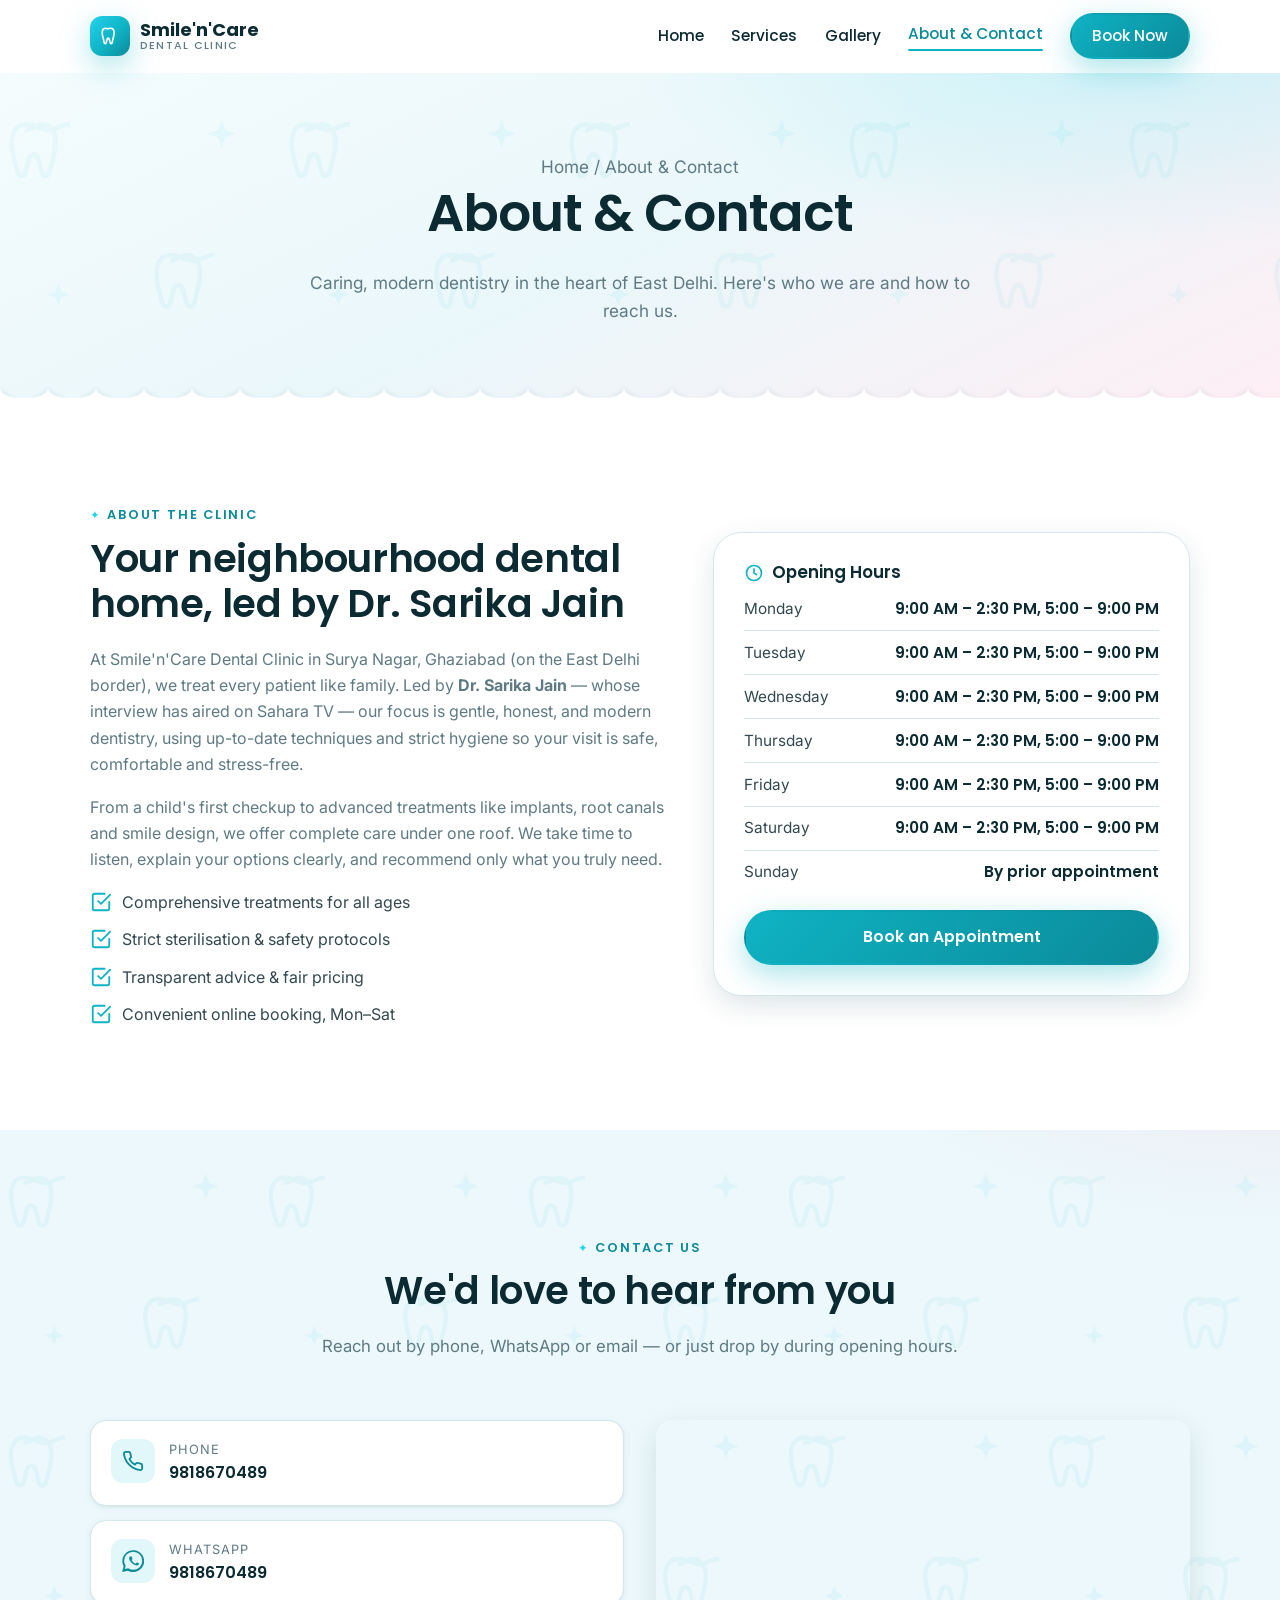
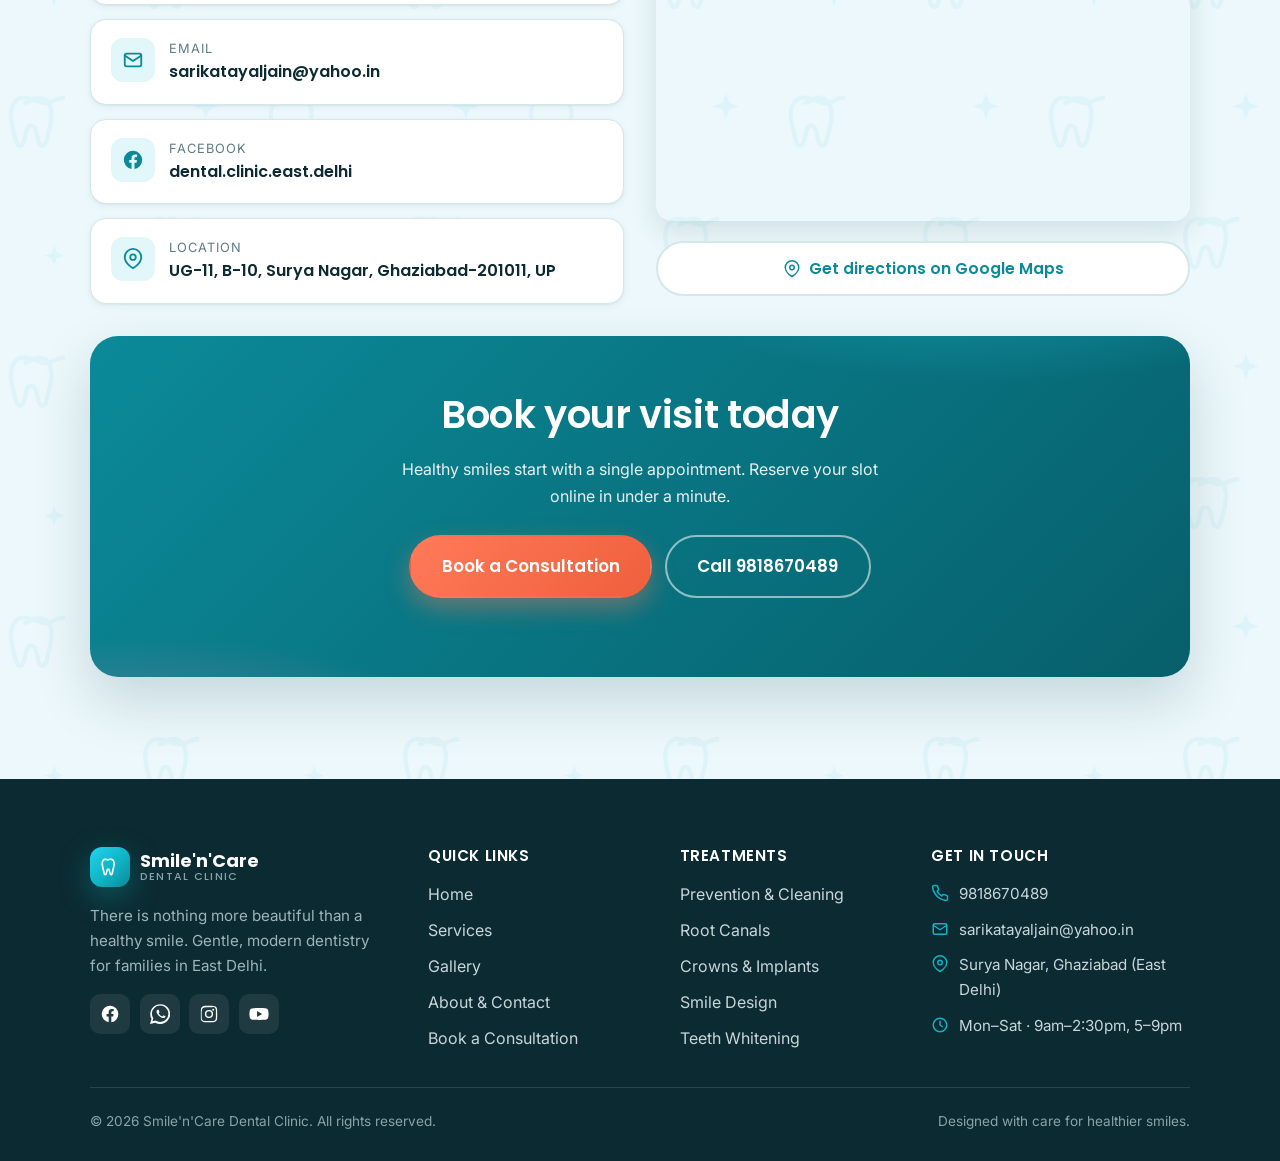
==== commit fa220451: "Add tooth-scallop divider for a stronger dental identity A "row of teeth" scalloped edge at the bott" ====
--- a/about.html
+++ b/about.html
@@ -39,6 +39,7 @@
         <h1>About &amp; Contact</h1>
         <p>Caring, modern dentistry in the heart of East Delhi. Here's who we are and how to reach us.</p>
       </div>
+      <div class="tooth-divider" aria-hidden="true"></div>
     </section>
 
     <!-- ABOUT -->
--- a/assets/css/styles.css
+++ b/assets/css/styles.css
@@ -11,6 +11,8 @@
   --cyan: #22d3ee;        /* bright dental cyan */
   --mint: #6ee7d6;        /* fresh mint */
   --aqua: #2dd4bf;        /* aqua-teal */
+  --pink: #ff7eb0;        /* soft rose accent */
+  --pink-soft: #ffe3ee;   /* pale pink wash */
   --accent: #ff7a59;
   --accent-dark: #ef5f3c;
   --ink: #0c2a31;
@@ -27,7 +29,7 @@
   /* dental gradients */
   --grad-brand: linear-gradient(135deg, var(--cyan), var(--primary) 55%, var(--primary-dark));
   --grad-deep: linear-gradient(135deg, var(--primary-dark), var(--primary-darker));
-  --grad-soft: linear-gradient(160deg, #f3fcfd, #e4f6f9);
+  --grad-soft: linear-gradient(155deg, #f4fcfd 0%, #eaf7fa 52%, #fdeef4 100%);
   /* faint tooth + sparkle motif (used as subtle section background) */
   --dental-motif: url("data:image/svg+xml,%3Csvg xmlns='http://www.w3.org/2000/svg' width='120' height='120' viewBox='0 0 120 120'%3E%3Cg fill='none' stroke='%230fb3c4' stroke-opacity='0.06' stroke-width='2'%3E%3Cpath d='M30 22c-4 0-6 2.5-9 2.5S15 22 11 22c-4 0-6 3.5-6 8 0 3 .8 5.6 1.6 8.8.6 2.5 1 5.3 2.6 5.3 1.6 0 1.9-2 2.4-4.2.5-2.2.8-5 2.8-5s2.3 2.8 2.8 5c.5 2.2.8 4.2 2.4 4.2 1.6 0 2-2.8 2.6-5.3.8-3.2 1.6-5.8 1.6-8.8 0-4.5-2-8-6-8-3 0-3.6 2.5-7 2.5'/%3E%3Cpath d='M92 78c-4 0-6 2.5-9 2.5S77 78 73 78c-4 0-6 3.5-6 8 0 3 .8 5.6 1.6 8.8.6 2.5 1 5.3 2.6 5.3 1.6 0 1.9-2 2.4-4.2.5-2.2.8-5 2.8-5s2.3 2.8 2.8 5c.5 2.2.8 4.2 2.4 4.2 1.6 0 2-2.8 2.6-5.3.8-3.2 1.6-5.8 1.6-8.8 0-4.5-2-8-6-8-3 0-3.6 2.5-7 2.5'/%3E%3C/g%3E%3Cg fill='%2322d3ee' fill-opacity='0.07'%3E%3Cpath d='M95 20l1.6 4.4L101 26l-4.4 1.6L95 32l-1.6-4.4L89 26l4.4-1.6z'/%3E%3Cpath d='M25 90l1.2 3.3L29.5 95l-3.3 1.2L25 99.5l-1.2-3.3L20.5 95l3.3-1.2z'/%3E%3C/g%3E%3C/svg%3E");
   --radius: 16px;
@@ -62,8 +64,16 @@
 
 .container { width: 100%; max-width: var(--container); margin: 0 auto; padding: 0 20px; }
 .section { padding: clamp(56px, 8vw, 104px) 0; }
-.section--soft { background-color: var(--bg-soft); background-image: var(--dental-motif); background-size: 260px; }
-.section--tint { background-color: var(--primary-tint); background-image: var(--dental-motif); background-size: 260px; }
+.section--soft {
+  background-color: var(--bg-soft);
+  background-image: radial-gradient(700px 320px at 100% -8%, rgba(255,126,176,.12), transparent 60%), var(--dental-motif);
+  background-size: auto, 260px; background-repeat: no-repeat, repeat;
+}
+.section--tint {
+  background-color: var(--primary-tint);
+  background-image: radial-gradient(700px 320px at 0% -8%, rgba(255,126,176,.12), transparent 60%), var(--dental-motif);
+  background-size: auto, 260px; background-repeat: no-repeat, repeat;
+}
 
 .eyebrow {
   display: inline-block; font-family: var(--font-head); font-weight: 600;
@@ -171,7 +181,7 @@
   position: relative; overflow: hidden;
   background:
     radial-gradient(1100px 520px at 82% -12%, rgba(34,211,238,.20), transparent 60%),
-    radial-gradient(820px 460px at -8% 108%, rgba(45,212,191,.16), transparent 58%),
+    radial-gradient(820px 460px at -8% 108%, rgba(255,126,176,.20), transparent 58%),
     var(--dental-motif),
     var(--grad-soft);
   background-size: auto, auto, 300px, auto;
@@ -181,8 +191,15 @@
   opacity: .55; z-index: 0; pointer-events: none;
 }
 .hero::before { width: 340px; height: 340px; right: -60px; top: -90px; background: radial-gradient(circle, rgba(34,211,238,.55), transparent 70%); }
-.hero::after  { width: 300px; height: 300px; left: -90px; bottom: -110px; background: radial-gradient(circle, rgba(110,231,214,.5), transparent 70%); }
+.hero::after  { width: 320px; height: 320px; left: -90px; bottom: -110px; background: radial-gradient(circle, rgba(255,126,176,.5), transparent 70%); }
 .hero .container { position: relative; z-index: 1; }
+
+/* tooth-scallop divider — the dental "row of teeth" signature edge */
+.tooth-divider {
+  position: absolute; left: 0; right: 0; bottom: -1px; height: 22px; z-index: 3; pointer-events: none;
+  background: url("../images/tooth-scallop.svg") repeat-x left bottom; background-size: 48px 22px;
+  filter: drop-shadow(0 -2px 2px rgba(8, 60, 70, .07));
+}
 .hero-grid {
   display: grid; grid-template-columns: 1.05fr .95fr; gap: 48px; align-items: center;
   padding: clamp(48px, 7vw, 88px) 0;
@@ -389,7 +406,7 @@
   content: ""; position: absolute; inset: 0; pointer-events: none;
   background:
     radial-gradient(620px 220px at 82% -25%, rgba(34,211,238,.40), transparent 60%),
-    radial-gradient(520px 200px at 8% 125%, rgba(110,231,214,.28), transparent 60%);
+    radial-gradient(540px 210px at 6% 125%, rgba(255,126,176,.34), transparent 60%);
 }
 .cta-band > * { position: relative; z-index: 1; }
 .cta-band h2 { color: #fff; }
@@ -403,7 +420,8 @@
     var(--dental-motif),
     var(--grad-soft);
   background-size: auto, 280px, auto;
-  padding: clamp(40px, 6vw, 72px) 0; text-align: center; border-bottom: 1px solid var(--border);
+  padding: clamp(40px, 6vw, 72px) 0; text-align: center; border-bottom: 0;
+  position: relative; overflow: hidden;
 }
 .page-banner p { color: var(--muted); max-width: 60ch; margin: .5rem auto 0; font-size: 1.08rem; }
 .crumbs { font-size: .85rem; color: var(--muted); margin-bottom: .6rem; }
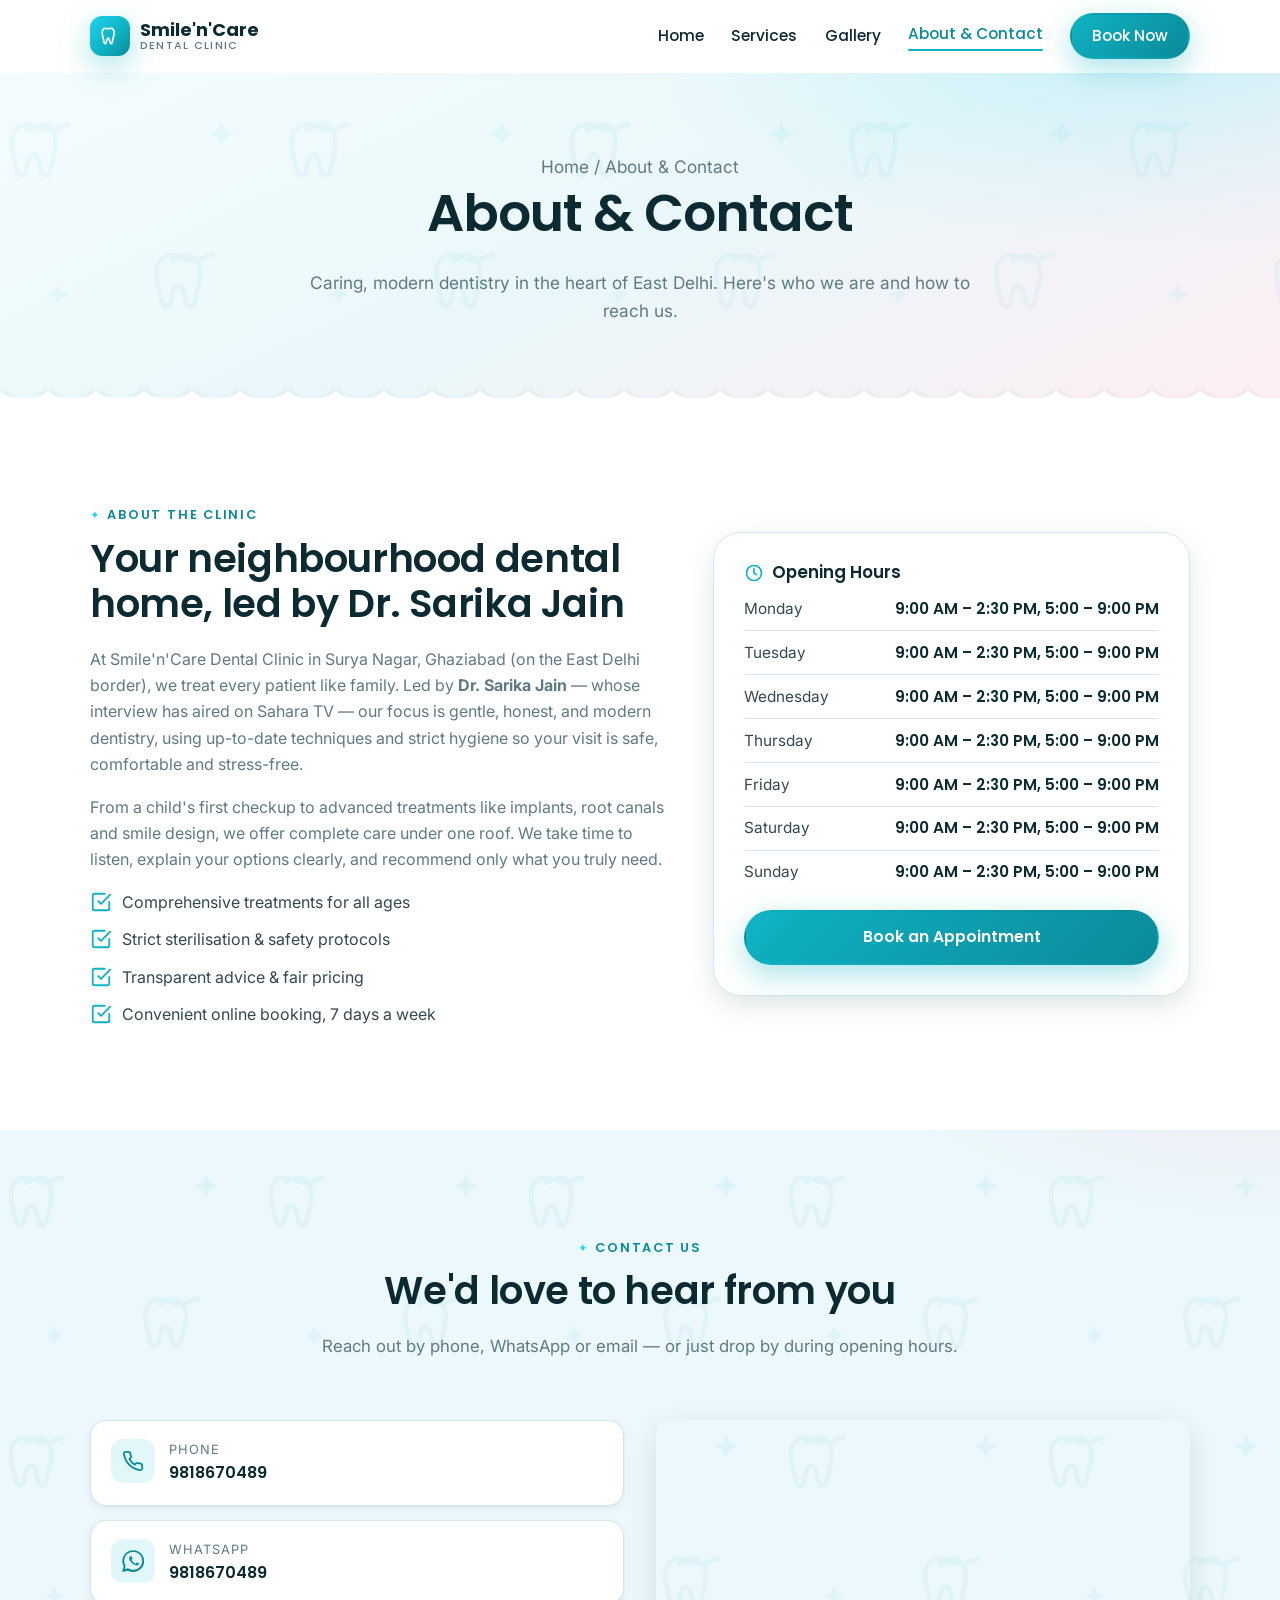
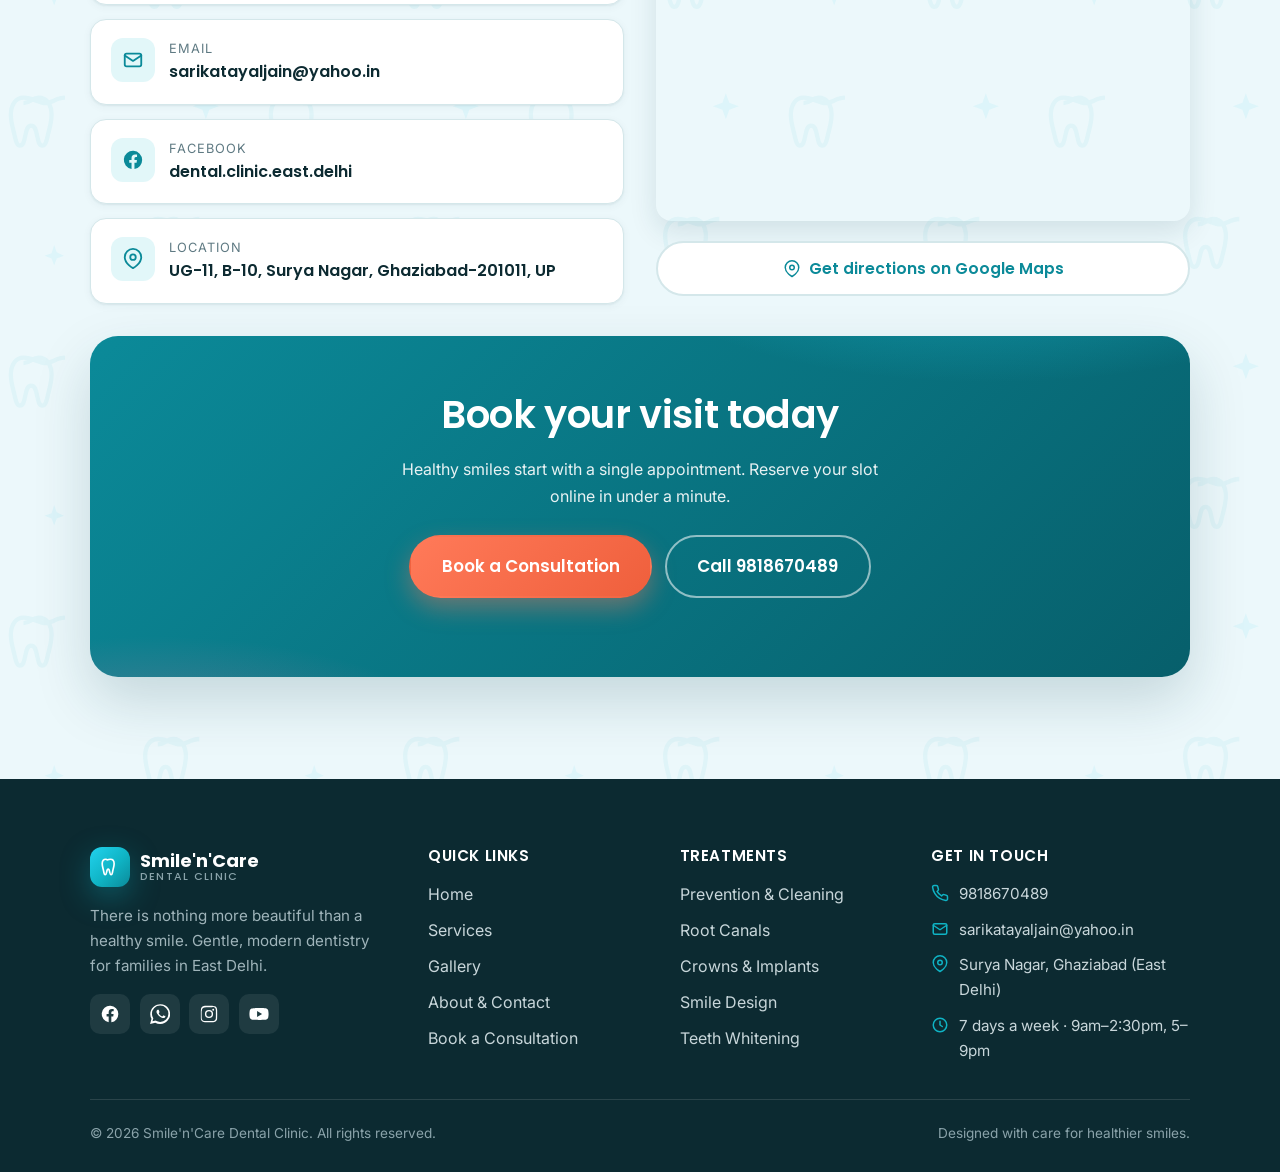
==== commit 1d0b63dd: "Open 7 days a week, Google-review CTA, and "…and counting" stats - Clinic now available all 7 days: " ====
--- a/about.html
+++ b/about.html
@@ -54,7 +54,7 @@
             <li><svg viewBox="0 0 24 24" fill="none" stroke="currentColor" stroke-width="2" stroke-linecap="round" stroke-linejoin="round"><path d="m9 11 3 3L22 4"/><path d="M21 12v7a2 2 0 0 1-2 2H5a2 2 0 0 1-2-2V5a2 2 0 0 1 2-2h11"/></svg> Comprehensive treatments for all ages</li>
             <li><svg viewBox="0 0 24 24" fill="none" stroke="currentColor" stroke-width="2" stroke-linecap="round" stroke-linejoin="round"><path d="m9 11 3 3L22 4"/><path d="M21 12v7a2 2 0 0 1-2 2H5a2 2 0 0 1-2-2V5a2 2 0 0 1 2-2h11"/></svg> Strict sterilisation &amp; safety protocols</li>
             <li><svg viewBox="0 0 24 24" fill="none" stroke="currentColor" stroke-width="2" stroke-linecap="round" stroke-linejoin="round"><path d="m9 11 3 3L22 4"/><path d="M21 12v7a2 2 0 0 1-2 2H5a2 2 0 0 1-2-2V5a2 2 0 0 1 2-2h11"/></svg> Transparent advice &amp; fair pricing</li>
-            <li><svg viewBox="0 0 24 24" fill="none" stroke="currentColor" stroke-width="2" stroke-linecap="round" stroke-linejoin="round"><path d="m9 11 3 3L22 4"/><path d="M21 12v7a2 2 0 0 1-2 2H5a2 2 0 0 1-2-2V5a2 2 0 0 1 2-2h11"/></svg> Convenient online booking, Mon–Sat</li>
+            <li><svg viewBox="0 0 24 24" fill="none" stroke="currentColor" stroke-width="2" stroke-linecap="round" stroke-linejoin="round"><path d="m9 11 3 3L22 4"/><path d="M21 12v7a2 2 0 0 1-2 2H5a2 2 0 0 1-2-2V5a2 2 0 0 1 2-2h11"/></svg> Convenient online booking, 7 days a week</li>
           </ul>
         </div>
         <div class="reveal">
@@ -70,7 +70,7 @@
               <tr><td>Thursday</td><td>9:00 AM – 2:30 PM, 5:00 – 9:00 PM</td></tr>
               <tr><td>Friday</td><td>9:00 AM – 2:30 PM, 5:00 – 9:00 PM</td></tr>
               <tr><td>Saturday</td><td>9:00 AM – 2:30 PM, 5:00 – 9:00 PM</td></tr>
-              <tr><td>Sunday</td><td>By prior appointment</td></tr>
+              <tr><td>Sunday</td><td>9:00 AM – 2:30 PM, 5:00 – 9:00 PM</td></tr>
             </table>
             <a class="btn btn-primary btn-block mt-1" href="book.html">Book an Appointment</a>
           </div>
@@ -179,7 +179,7 @@
             <a href="tel:+919818670489"><svg viewBox="0 0 24 24" fill="none" stroke="currentColor" stroke-width="2" stroke-linecap="round" stroke-linejoin="round"><path d="M22 16.92v3a2 2 0 0 1-2.18 2 19.79 19.79 0 0 1-8.63-3.07 19.5 19.5 0 0 1-6-6 19.79 19.79 0 0 1-3.07-8.67A2 2 0 0 1 4.11 2h3a2 2 0 0 1 2 1.72c.13.96.36 1.9.7 2.81a2 2 0 0 1-.45 2.11L8.09 9.91a16 16 0 0 0 6 6l1.27-1.27a2 2 0 0 1 2.11-.45c.9.34 1.85.57 2.81.7A2 2 0 0 1 22 16.92z"/></svg> 9818670489</a>
             <a href="mailto:sarikatayaljain@yahoo.in"><svg viewBox="0 0 24 24" fill="none" stroke="currentColor" stroke-width="2" stroke-linecap="round" stroke-linejoin="round"><rect x="3" y="5" width="18" height="14" rx="2"/><path d="m3 7 9 6 9-6"/></svg> sarikatayaljain@yahoo.in</a>
             <span><svg viewBox="0 0 24 24" fill="none" stroke="currentColor" stroke-width="2" stroke-linecap="round" stroke-linejoin="round"><path d="M21 10c0 7-9 12-9 12s-9-5-9-12a9 9 0 0 1 18 0z"/><circle cx="12" cy="10" r="3"/></svg> Surya Nagar, Ghaziabad (East Delhi)</span>
-            <span><svg viewBox="0 0 24 24" fill="none" stroke="currentColor" stroke-width="2" stroke-linecap="round" stroke-linejoin="round"><circle cx="12" cy="12" r="9"/><path d="M12 7v5l3 2"/></svg> Mon–Sat · 9am–2:30pm, 5–9pm</span>
+            <span><svg viewBox="0 0 24 24" fill="none" stroke="currentColor" stroke-width="2" stroke-linecap="round" stroke-linejoin="round"><circle cx="12" cy="12" r="9"/><path d="M12 7v5l3 2"/></svg> 7 days a week · 9am–2:30pm, 5–9pm</span>
           </div>
         </div>
       </div>
--- a/assets/css/styles.css
+++ b/assets/css/styles.css
@@ -114,6 +114,8 @@
 .btn-primary:hover { color: #fff; box-shadow: 0 14px 32px rgba(15,179,196,.5); transform: translateY(-2px); filter: brightness(1.06); }
 .btn-accent { background: linear-gradient(135deg, var(--accent), var(--accent-dark)); color: #fff; box-shadow: 0 10px 24px rgba(255, 122, 89, .4); }
 .btn-accent:hover { color: #fff; transform: translateY(-2px); filter: brightness(1.04); }
+.btn-wa { background: #25d366; color: #fff; box-shadow: 0 10px 24px rgba(37,211,102,.35); }
+.btn-wa:hover { background: #1ebe5d; color: #fff; transform: translateY(-2px); }
 .btn-ghost { background: #fff; color: var(--primary-dark); border-color: var(--border); }
 .btn-ghost:hover { border-color: var(--primary); color: var(--primary-dark); transform: translateY(-2px); }
 .btn-outline-white { background: transparent; color: #fff; border-color: rgba(255,255,255,.55); }
@@ -319,6 +321,7 @@
 
 /* ---------------------------- booking ------------------------------- */
 .booking-wrap { display: grid; grid-template-columns: 1.1fr 1fr; gap: 28px; align-items: start; }
+.booking-wrap > * { min-width: 0; } /* let the date strip scroll inside the panel instead of stretching it */
 @media (max-width: 920px) { .booking-wrap { grid-template-columns: 1fr; } }
 .panel { background: #fff; border: 1px solid var(--border); border-radius: var(--radius-lg); box-shadow: var(--shadow-md); padding: clamp(20px, 3vw, 30px); }
 .panel h3 { margin-bottom: .25rem; }
@@ -331,11 +334,23 @@
 .panel-head { display: flex; align-items: center; gap: .6rem; margin-bottom: 1.1rem; }
 
 /* date strip */
-.date-strip { display: flex; gap: 10px; overflow-x: auto; padding: 4px 2px 12px; scroll-snap-type: x mandatory; }
-.date-strip::-webkit-scrollbar { height: 6px; }
-.date-strip::-webkit-scrollbar-thumb { background: var(--border); border-radius: 6px; }
+.date-strip-wrap { display: flex; align-items: center; gap: 8px; }
+.date-strip { flex: 1 1 auto; min-width: 0; display: flex; gap: 10px; overflow-x: auto; padding: 4px 2px 12px; scroll-behavior: smooth; }
+.date-strip::-webkit-scrollbar { height: 7px; }
+.date-strip::-webkit-scrollbar-track { background: var(--bg-soft); border-radius: 6px; }
+.date-strip::-webkit-scrollbar-thumb { background: rgba(15,179,196,.45); border-radius: 6px; }
+.date-strip::-webkit-scrollbar-thumb:hover { background: var(--primary); }
+.date-strip { scrollbar-color: rgba(15,179,196,.55) var(--bg-soft); scrollbar-width: thin; }
+.date-nav {
+  flex: none; width: 38px; height: 38px; border-radius: 50%; border: 1.5px solid var(--border);
+  background: #fff; color: var(--primary-dark); display: grid; place-items: center; cursor: pointer;
+  box-shadow: var(--shadow-sm); transition: border-color .15s ease, background .15s ease, transform .12s ease, opacity .15s ease;
+}
+.date-nav:hover:not(:disabled) { border-color: var(--primary); background: var(--primary-light); transform: translateY(-1px); }
+.date-nav:disabled { opacity: .3; cursor: default; box-shadow: none; }
+.date-nav svg { width: 18px; height: 18px; }
 .date-chip {
-  flex: none; scroll-snap-align: start; width: 74px; padding: 12px 6px; border-radius: var(--radius-sm);
+  flex: none; width: 74px; padding: 12px 6px; border-radius: var(--radius-sm);
   border: 1.5px solid var(--border); background: #fff; cursor: pointer; text-align: center;
   transition: border-color .15s ease, background .15s ease, transform .12s ease; font-family: var(--font-head);
 }
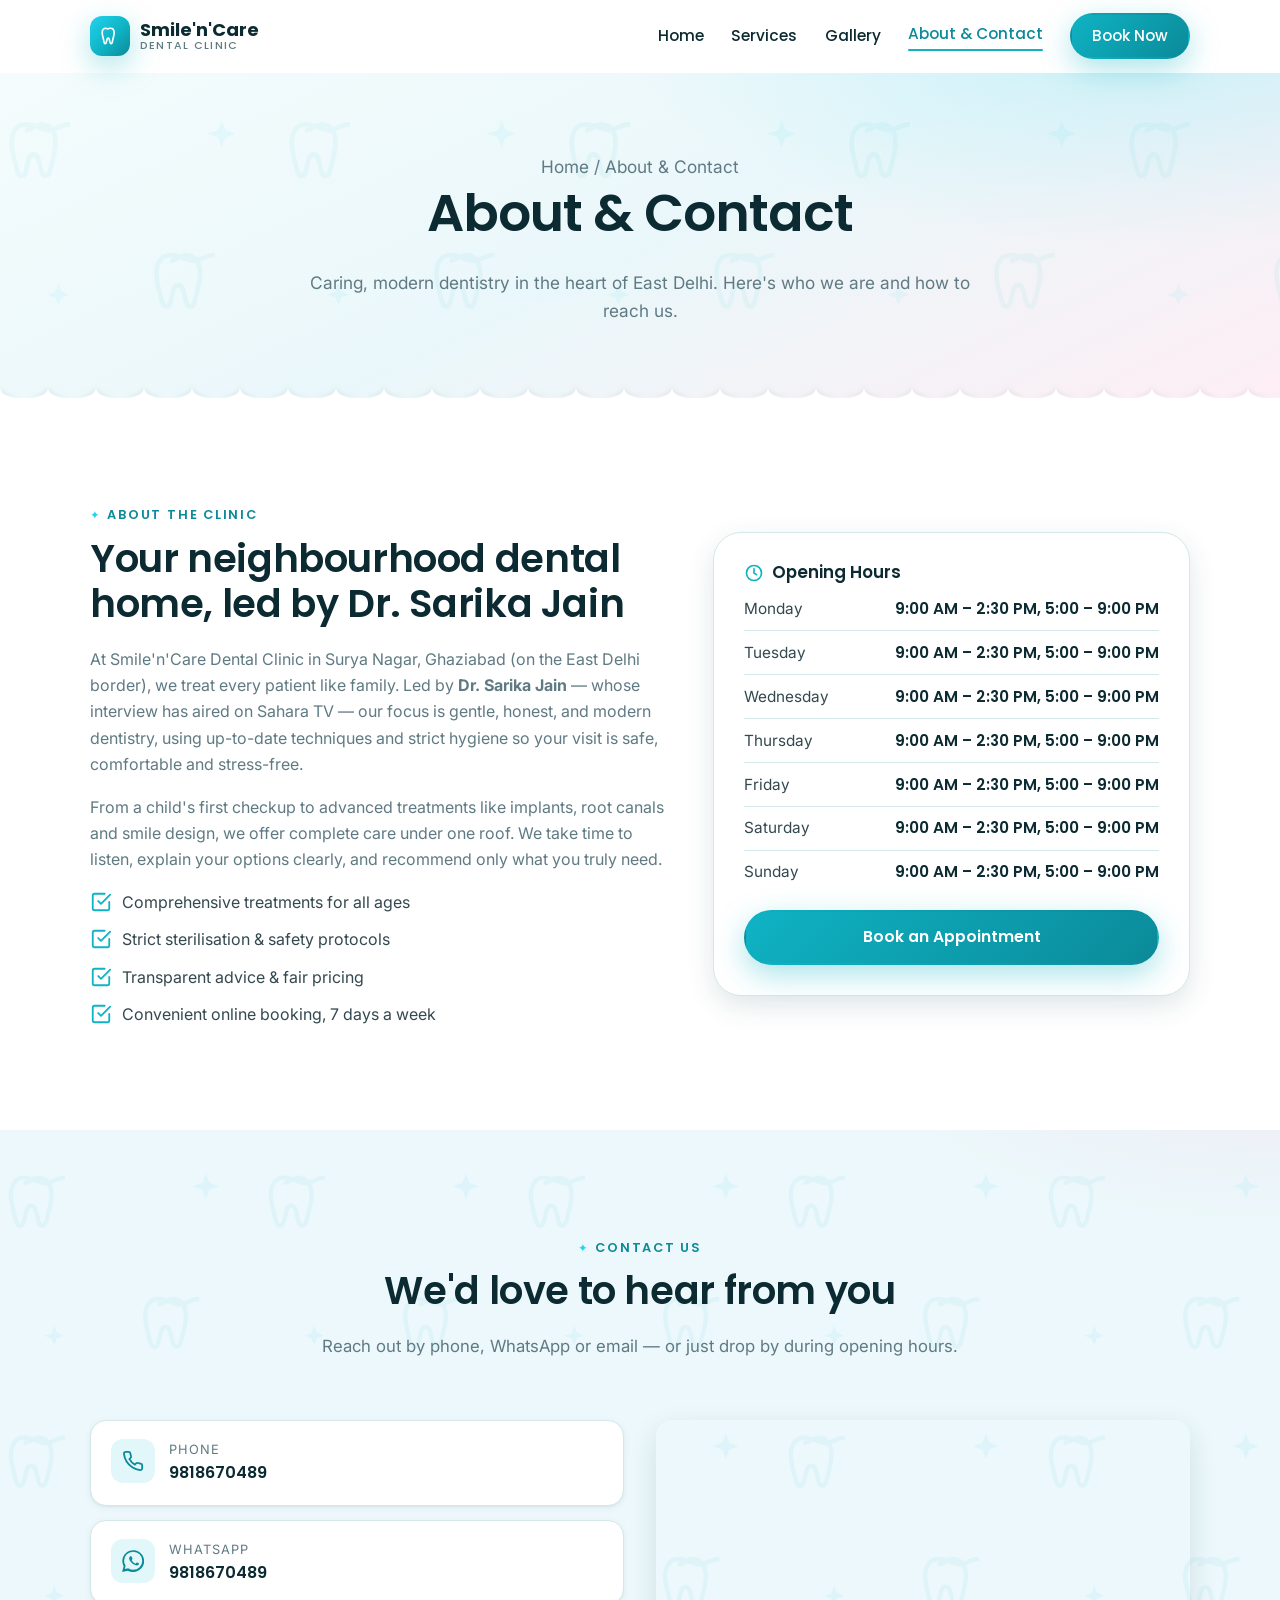
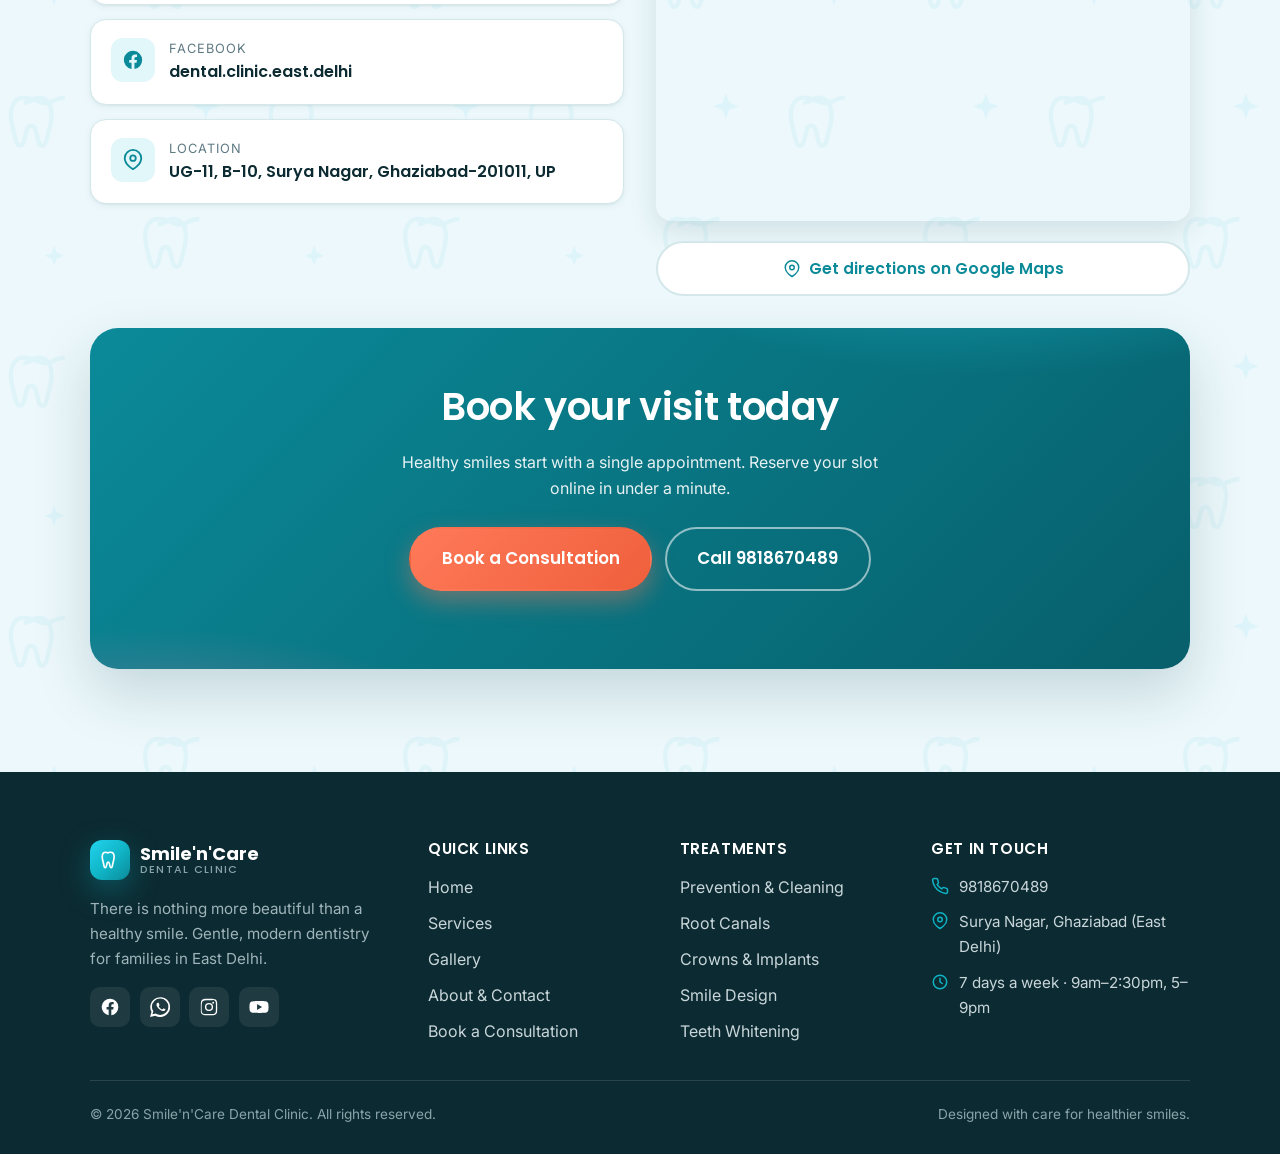
==== commit b905ca79: "Remove team card + email; use outlined male/female review avatars - Remove the "Our friendly team" p" ====
--- a/about.html
+++ b/about.html
@@ -97,10 +97,6 @@
               <span class="ico"><svg viewBox="0 0 24 24" fill="currentColor"><path d="M.1 24l1.7-6.2A11.9 11.9 0 1 1 12 24a11.9 11.9 0 0 1-5.7-1.5L.1 24zM6.8 20l.4.2a9.9 9.9 0 0 0 5 1.4 9.9 9.9 0 1 0-9.9-9.9c0 1.9.5 3.6 1.5 5.1l.2.4-1 3.6 3.8-1zm11.4-5.5c-.2-.1-1.5-.7-1.7-.8-.2-.1-.4-.1-.6.1l-.8 1c-.2.2-.3.2-.5.1a8 8 0 0 1-2.4-1.5 9 9 0 0 1-1.6-2.1c-.2-.3 0-.4.1-.6l.5-.5c.1-.2.2-.3.2-.5s0-.4-.1-.5l-.8-1.9c-.2-.5-.4-.4-.6-.4h-.5c-.2 0-.5.1-.7.3-.2.3-.9.9-.9 2.2s.9 2.5 1.1 2.7c.1.2 1.9 2.9 4.6 4 .6.3 1.1.5 1.5.6.6.2 1.2.2 1.6.1.5-.1 1.5-.6 1.7-1.2.2-.6.2-1.1.1-1.2 0-.1-.2-.2-.5-.3z"/></svg></span>
               <div><div class="label">WhatsApp</div><div class="val">9818670489</div></div>
             </a>
-            <a class="contact-item" href="mailto:sarikatayaljain@yahoo.in">
-              <span class="ico"><svg viewBox="0 0 24 24" fill="none" stroke="currentColor" stroke-width="2" stroke-linecap="round" stroke-linejoin="round"><rect x="3" y="5" width="18" height="14" rx="2"/><path d="m3 7 9 6 9-6"/></svg></span>
-              <div><div class="label">Email</div><div class="val">sarikatayaljain@yahoo.in</div></div>
-            </a>
             <a class="contact-item" href="https://facebook.com/dental.clinic.east.delhi" target="_blank" rel="noopener">
               <span class="ico"><svg viewBox="0 0 24 24" fill="currentColor"><path d="M22 12a10 10 0 1 0-11.6 9.9v-7H7.9V12h2.5V9.8c0-2.5 1.5-3.9 3.8-3.9 1.1 0 2.2.2 2.2.2v2.5h-1.2c-1.2 0-1.6.8-1.6 1.6V12h2.7l-.4 2.9h-2.3v7A10 10 0 0 0 22 12z"/></svg></span>
               <div><div class="label">Facebook</div><div class="val">dental.clinic.east.delhi</div></div>
@@ -176,9 +172,7 @@
         <div>
           <h4>Get in touch</h4>
           <div class="foot-contact">
-            <a href="tel:+919818670489"><svg viewBox="0 0 24 24" fill="none" stroke="currentColor" stroke-width="2" stroke-linecap="round" stroke-linejoin="round"><path d="M22 16.92v3a2 2 0 0 1-2.18 2 19.79 19.79 0 0 1-8.63-3.07 19.5 19.5 0 0 1-6-6 19.79 19.79 0 0 1-3.07-8.67A2 2 0 0 1 4.11 2h3a2 2 0 0 1 2 1.72c.13.96.36 1.9.7 2.81a2 2 0 0 1-.45 2.11L8.09 9.91a16 16 0 0 0 6 6l1.27-1.27a2 2 0 0 1 2.11-.45c.9.34 1.85.57 2.81.7A2 2 0 0 1 22 16.92z"/></svg> 9818670489</a>
-            <a href="mailto:sarikatayaljain@yahoo.in"><svg viewBox="0 0 24 24" fill="none" stroke="currentColor" stroke-width="2" stroke-linecap="round" stroke-linejoin="round"><rect x="3" y="5" width="18" height="14" rx="2"/><path d="m3 7 9 6 9-6"/></svg> sarikatayaljain@yahoo.in</a>
-            <span><svg viewBox="0 0 24 24" fill="none" stroke="currentColor" stroke-width="2" stroke-linecap="round" stroke-linejoin="round"><path d="M21 10c0 7-9 12-9 12s-9-5-9-12a9 9 0 0 1 18 0z"/><circle cx="12" cy="10" r="3"/></svg> Surya Nagar, Ghaziabad (East Delhi)</span>
+            <a href="tel:+919818670489"><svg viewBox="0 0 24 24" fill="none" stroke="currentColor" stroke-width="2" stroke-linecap="round" stroke-linejoin="round"><path d="M22 16.92v3a2 2 0 0 1-2.18 2 19.79 19.79 0 0 1-8.63-3.07 19.5 19.5 0 0 1-6-6 19.79 19.79 0 0 1-3.07-8.67A2 2 0 0 1 4.11 2h3a2 2 0 0 1 2 1.72c.13.96.36 1.9.7 2.81a2 2 0 0 1-.45 2.11L8.09 9.91a16 16 0 0 0 6 6l1.27-1.27a2 2 0 0 1 2.11-.45c.9.34 1.85.57 2.81.7A2 2 0 0 1 22 16.92z"/></svg> 9818670489</a>            <span><svg viewBox="0 0 24 24" fill="none" stroke="currentColor" stroke-width="2" stroke-linecap="round" stroke-linejoin="round"><path d="M21 10c0 7-9 12-9 12s-9-5-9-12a9 9 0 0 1 18 0z"/><circle cx="12" cy="10" r="3"/></svg> Surya Nagar, Ghaziabad (East Delhi)</span>
             <span><svg viewBox="0 0 24 24" fill="none" stroke="currentColor" stroke-width="2" stroke-linecap="round" stroke-linejoin="round"><circle cx="12" cy="12" r="9"/><path d="M12 7v5l3 2"/></svg> 7 days a week · 9am–2:30pm, 5–9pm</span>
           </div>
         </div>
--- a/assets/css/styles.css
+++ b/assets/css/styles.css
@@ -60,7 +60,7 @@
 a { color: var(--primary-dark); text-decoration: none; }
 a:hover { color: var(--primary-darker); }
 img { max-width: 100%; display: block; }
-ul { margin: 0; padding: 0; }
+ul { margin: 0; padding: 0; list-style: none; }
 
 .container { width: 100%; max-width: var(--container); margin: 0 auto; padding: 0 20px; }
 .section { padding: clamp(56px, 8vw, 104px) 0; }
